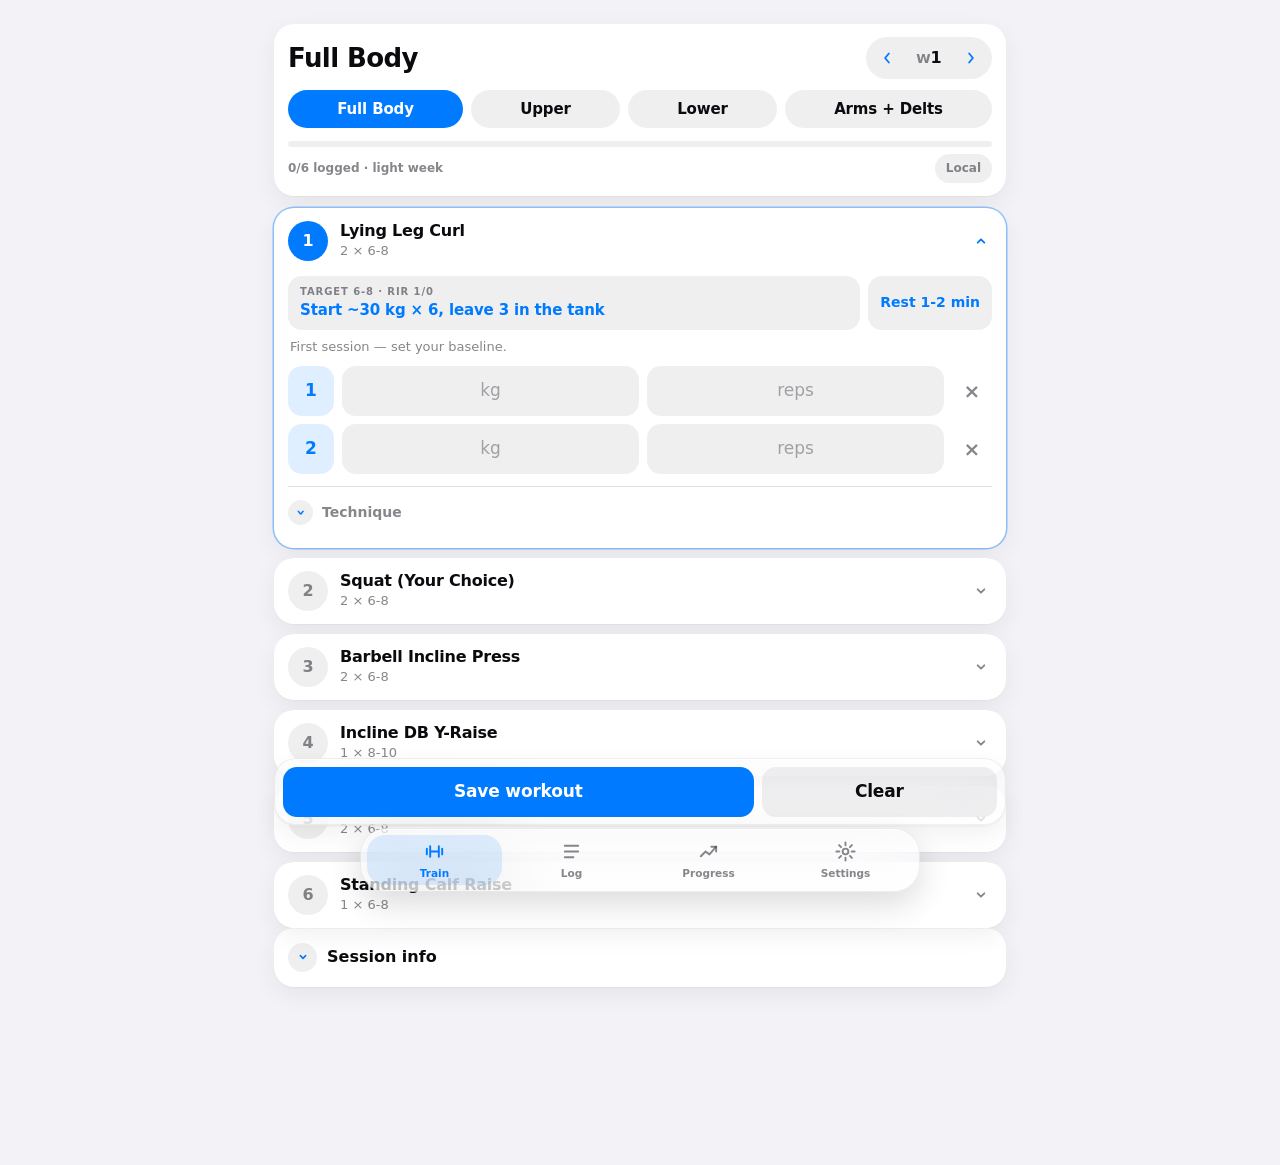
==== index.html @ 9e6a3d85 "Chevron controls, liquid-glass bars, smarter e1RM/plateau engine and personalized weight suggestions" ====
<!doctype html>
<html lang="en">
<head>
  <meta charset="utf-8">
  <meta name="viewport" content="width=device-width, initial-scale=1, viewport-fit=cover">
  <meta name="theme-color" content="#f2f2f7">
  <meta name="description" content="Mobile-first Min-Max training tracker with Supabase sync.">
  <meta name="apple-mobile-web-app-capable" content="yes">
  <meta name="apple-mobile-web-app-status-bar-style" content="black-translucent">
  <meta name="apple-mobile-web-app-title" content="MinMax">
  <title>MinMax Tracker</title>
  <link rel="manifest" href="manifest.webmanifest">
  <link rel="apple-touch-icon" href="icons/icon-192.png">
  <link rel="preconnect" href="https://cdn.jsdelivr.net" crossorigin>
  <link rel="dns-prefetch" href="https://fgeseogicphovwroritm.supabase.co">
  <script>
  // Apply saved theme before first paint to avoid a flash. "auto" (default) follows the system.
  try{
    var mmState = JSON.parse(localStorage.getItem('mm_tracker_v13_1_clean_sync_state') || 'null');
    var mmPref = (mmState && mmState.preferences && mmState.preferences.theme) || 'auto';
    var mmDark = mmPref === 'dark' || (mmPref !== 'light' && window.matchMedia && matchMedia('(prefers-color-scheme: dark)').matches);
    if(mmDark){
      document.documentElement.classList.add('dark');
      var mmMeta = document.querySelector('meta[name="theme-color"]');
      if(mmMeta) mmMeta.setAttribute('content', '#000000');
    }
  }catch(e){}
  </script>
  <link rel="stylesheet" href="src/styles.css?v=17.2.0">
  <script type="application/json" id="programFallback">{
  "version": "7.0.0",
  "title": "The Min-Max Program",
  "split": [
    "Full Body",
    "Upper",
    "Lower",
    "Arms + Delts"
  ],
  "lightWeeks": [
    1,
    7
  ],
  "weeks": 12,
  "days": {
    "Full Body": [
      {
        "name": "Lying Leg Curl",
        "sets": 2,
        "reps": "6-8",
        "rir": "1 / 0",
        "rest": "1-2 min",
        "substitutions": [
          "Seated Leg Curl",
          "Nordic Ham Curl"
        ],
        "note": "Set the machine for the biggest stretch at the bottom; don't let your hips pop up."
      },
      {
        "name": "Squat (Your Choice)",
        "sets": 2,
        "reps": "6-8",
        "rir": "3 / 2",
        "rest": "3-5 min",
        "substitutions": [
          "Back Squat",
          "Front Squat",
          "Hack Squat",
          "Belt Squat",
          "Smith Squat"
        ],
        "note": "Any squat variation works. Build to a hard top set."
      },
      {
        "name": "Barbell Incline Press",
        "sets": 2,
        "reps": "6-8",
        "rir": "2 / 1",
        "rest": "3-5 min",
        "substitutions": [
          "Smith Incline Press",
          "DB Incline Press"
        ],
        "note": "30–45° bench. Pause 1s at the bottom while keeping tension on the pecs."
      },
      {
        "name": "Incline DB Y-Raise",
        "sets": 1,
        "reps": "8-10",
        "rir": "0",
        "rest": "1-2 min",
        "substitutions": [
          "Cable Y-Raise",
          "Machine Lateral Raise"
        ],
        "note": "Back against a 30° incline; lift up and out in a Y shape."
      },
      {
        "name": "Pull-Up (Wide Grip)",
        "sets": 2,
        "reps": "6-8",
        "rir": "2 / 1",
        "rest": "2-3 min",
        "substitutions": [
          "Lat Pulldown (Wide)",
          "1-Arm Cable Pulldown"
        ],
        "note": "Control the negative, full ROM, feel the lats pull apart.",
        "bw": true
      },
      {
        "name": "Standing Calf Raise",
        "sets": 1,
        "reps": "6-8",
        "rir": "0",
        "rest": "1-2 min",
        "substitutions": [
          "Leg Press Calf Press",
          "Donkey Calf Raise"
        ],
        "note": "1–2s pause at the bottom; roll through the balls of your feet."
      }
    ],
    "Upper": [
      {
        "name": "Close-Grip Lat Pulldown",
        "sets": 2,
        "reps": "8-10",
        "rir": "2 / 1",
        "rest": "2-3 min",
        "substitutions": [
          "Close-Grip Pull-Up",
          "1-Arm Cable Pulldown"
        ],
        "note": "Lean back about 15°, drive elbows down, squeeze shoulder blades."
      },
      {
        "name": "Chest-Supported T-Bar Row",
        "sets": 2,
        "reps": "8-10",
        "rir": "2 / 1",
        "rest": "2-3 min",
        "substitutions": [
          "Chest-Supported Machine Row",
          "DB Row"
        ],
        "note": "Flare elbows about 45° and squeeze your shoulder blades at the top."
      },
      {
        "name": "Machine Shrug",
        "sets": 1,
        "reps": "6-8",
        "rir": "1",
        "rest": "1-2 min",
        "substitutions": [
          "Barbell Shrug",
          "Cable Shrug-In"
        ],
        "note": "Shrug up to your ears. Use straps if possible."
      },
      {
        "name": "Machine Chest Press",
        "sets": 2,
        "reps": "8-10",
        "rir": "2 / 1",
        "rest": "3-5 min",
        "substitutions": [
          "Smith Bench Press",
          "DB Bench Press"
        ],
        "note": "1s pause at the bottom with tension on the pecs."
      },
      {
        "name": "High-Cable Lateral Raise",
        "sets": 2,
        "reps": "8-10",
        "rir": "1 / 0",
        "rest": "1-2 min",
        "substitutions": [
          "DB Lateral Raise",
          "Machine Lateral Raise"
        ],
        "note": "Cable at hip height; let the hand pass past midline for a deep stretch."
      },
      {
        "name": "1-Arm Reverse Pec Deck",
        "sets": 1,
        "reps": "8-10",
        "rir": "0",
        "rest": "1-2 min",
        "substitutions": [
          "Lying Reverse DB Flye",
          "Reverse Cable Crossover"
        ],
        "note": "Sweep the weight out in the largest semi-circle you can."
      },
      {
        "name": "Cable Crunch",
        "sets": 2,
        "reps": "6-8",
        "rir": "1 / 0",
        "rest": "1-2 min",
        "substitutions": [
          "Weighted Crunch",
          "Machine Crunch"
        ],
        "note": "Round the lower back as you crunch; strong mind-muscle connection."
      }
    ],
    "Lower": [
      {
        "name": "Leg Extension",
        "sets": 2,
        "reps": "8-10",
        "rir": "1 / 0",
        "rest": "1-2 min",
        "substitutions": [
          "Reverse Nordic",
          "Sissy Squat"
        ],
        "note": "Seat back; pull your hips down into the seat using the handles."
      },
      {
        "name": "Barbell RDL",
        "sets": 2,
        "reps": "6-8",
        "rir": "3 / 2",
        "rest": "2-3 min",
        "substitutions": [
          "DB RDL",
          "Seated Cable Deadlift"
        ],
        "note": "Hips straight back, deep stretch, neutral spine — don't round."
      },
      {
        "name": "Machine Hip Thrust",
        "sets": 2,
        "reps": "6-8",
        "rir": "2 / 1",
        "rest": "2-3 min",
        "substitutions": [
          "Barbell Hip Thrust",
          "45° Hyperextension"
        ],
        "note": "Squeeze glutes hard at the top, control the way down."
      },
      {
        "name": "Leg Press",
        "sets": 1,
        "reps": "6-8",
        "rir": "1",
        "rest": "2-3 min",
        "substitutions": [
          "Smith Machine Squat",
          "Barbell Squat"
        ],
        "note": "Feet lower for quad focus; go as deep as you can without rounding."
      },
      {
        "name": "Standing Calf Raise",
        "sets": 2,
        "reps": "8-10",
        "rir": "1 / 0",
        "rest": "1-2 min",
        "substitutions": [
          "Leg Press Calf Press",
          "Donkey Calf Raise"
        ],
        "note": "1–2s pause at the bottom; roll through the balls of your feet."
      }
    ],
    "Arms + Delts": [
      {
        "name": "Bayesian Cable Curl",
        "sets": 2,
        "reps": "6-8",
        "rir": "1 / 0",
        "rest": "1-2 min",
        "substitutions": [
          "Incline DB Curl",
          "Standing DB Curl"
        ],
        "note": "Optionally lean forward; control the negative for a deep stretch."
      },
      {
        "name": "Overhead Cable Triceps Extension",
        "sets": 2,
        "reps": "8-10",
        "rir": "1 / 0",
        "rest": "1-2 min",
        "substitutions": [
          "Overhead DB Extension",
          "Skull Crusher"
        ],
        "note": "Feel a deep stretch on the triceps through the whole negative."
      },
      {
        "name": "Modified Zottman Curl",
        "sets": 1,
        "reps": "8-10",
        "rir": "0",
        "rest": "1-2 min",
        "substitutions": [
          "DB Hammer Curl",
          "Preacher Hammer Curl"
        ],
        "note": "Hammer on the way up, supinated palms up on the way down."
      },
      {
        "name": "Cable Triceps Kickback",
        "sets": 2,
        "reps": "8-10",
        "rir": "1 / 0",
        "rest": "1-2 min",
        "substitutions": [
          "Seated Dip Machine",
          "Close-Grip Dip"
        ],
        "note": "Keep your upper arm behind your torso throughout the ROM."
      },
      {
        "name": "DB Wrist Curl",
        "sets": 2,
        "reps": "8-10",
        "rir": "1 / 0",
        "rest": "1-2 min",
        "substitutions": [
          "Cable Wrist Curl"
        ],
        "note": "Smooth, controlled reps."
      },
      {
        "name": "DB Wrist Extension",
        "sets": 2,
        "reps": "8-10",
        "rir": "1 / 0",
        "rest": "1-2 min",
        "substitutions": [
          "Cable Wrist Extension"
        ],
        "note": "Smooth, controlled reps."
      },
      {
        "name": "Alternating DB Curl",
        "sets": 1,
        "reps": "6-8",
        "rir": "0",
        "rest": "1-2 min",
        "substitutions": [
          "Barbell Curl",
          "EZ-Bar Curl"
        ],
        "note": "Slow, controlled reps."
      },
      {
        "name": "Machine Lateral Raise",
        "sets": 2,
        "reps": "8-10",
        "rir": "1 / 0",
        "rest": "1-2 min",
        "substitutions": [
          "High-Cable Lateral Raise",
          "DB Lateral Raise"
        ],
        "note": "Focus on squeezing the side delt to move the weight."
      },
      {
        "name": "Dead Hang (optional)",
        "sets": 2,
        "reps": "Time",
        "rir": "—",
        "rest": "1-2 min",
        "substitutions": [],
        "note": "Hold for time. Try to add a few seconds each week.",
        "bw": true,
        "timed": true,
        "optional": true
      }
    ]
  }
}</script>
  <script defer src="src/app.js?v=17.2.0"></script>
</head>
<body>
  <noscript><div class="noscript">Enable JavaScript to use MinMax Tracker.</div></noscript>

  <div id="toast" class="toast" role="status" aria-live="polite" hidden></div>
  <div id="modalRoot"></div>

  <main id="app" class="shell">
    <section id="pageTrain" class="page active" data-page="train">
      <header class="card compact trainbar">
        <div class="trainbar-top">
          <h1 id="trainTitle">Train</h1>
          <div class="week-mini">
            <button id="weekMinus" type="button" aria-label="Previous week"><svg viewBox="0 0 24 24" aria-hidden="true"><path d="M14.5 6l-5 6 5 6"/></svg></button>
            <span>W<b id="weekNumber">1</b></span>
            <button id="weekPlus" type="button" aria-label="Next week"><svg viewBox="0 0 24 24" aria-hidden="true"><path d="M9.5 6l5 6-5 6"/></svg></button>
          </div>
        </div>
        <div id="dayTabs" class="chips" role="tablist" aria-label="Training day"></div>
        <div class="progress-wrap">
          <div class="progress-track" aria-label="Workout completion"><span id="workoutProgress"></span></div>
          <div class="progress-meta"><span id="trainSub">Loading program…</span><span class="status-pill" id="syncChip">Local</span></div>
        </div>
      </header>

      <div id="exerciseList" class="stack"></div>

      <section class="card compact">
        <button id="sessionToggle" class="details-toggle" type="button" aria-expanded="false"><span data-mark><svg viewBox="0 0 24 24" aria-hidden="true"><path d="M8 10l4 4 4-4"/></svg></span><b>Session info</b></button>
        <div id="sessionFields" class="session-fields" hidden>
          <div class="grid2">
            <label>Date<input id="sDate" type="date"></label>
            <label>Bodyweight<input id="sBw" type="number" inputmode="decimal" min="0" step="0.1" placeholder="kg"></label>
            <label>Energy<input id="sEnergy" type="number" inputmode="numeric" min="1" max="5" step="1" placeholder="1-5"></label>
            <label>Sleep<input id="sSleep" type="number" inputmode="numeric" min="1" max="5" step="1" placeholder="1-5"></label>
          </div>
          <label>Notes<input id="sNotes" type="text" maxlength="180" placeholder="Optional"></label>
        </div>
      </section>

      <div class="sticky-actions">
        <button id="saveWorkout" class="btn primary" type="button">Save workout</button>
        <button id="clearDraft" class="btn ghost" type="button">Clear</button>
      </div>
    </section>

    <section id="pageLog" class="page" data-page="log">
      <header class="hero"><h1>Log</h1><p class="small">Saved workouts</p></header>
      <div id="logList" class="stack"></div>
    </section>

    <section id="pageProgress" class="page" data-page="progress">
      <header class="hero"><h1>Progress</h1></header>
      <section class="card compact">
        <div class="segmented" role="tablist" aria-label="Progress view">
          <button id="viewOverall" class="seg active" type="button" data-view="overall">Overall</button>
          <button id="viewExercise" class="seg" type="button" data-view="exercise">Exercise</button>
        </div>
        <div id="progressControls" class="grid2 controls-grid">
          <label>Exercise<select id="progressExercise"></select></label>
          <label>Metric<select id="progressMetric"><option value="auto">Auto</option><option value="e1rm">Estimated 1RM</option><option value="load">Best load</option><option value="volume">Volume</option><option value="reps">Reps / seconds</option></select></label>
        </div>
      </section>
      <section id="statsGrid" class="stats-grid"></section>
      <section class="card"><div class="section-head"><h2 id="chartTitle">Chart</h2><p id="chartSubtitle" class="muted"></p></div><div id="chartBox" class="chart-box"></div></section>
      <section class="insights-grid">
        <article id="recordsPanel" class="card insight good"></article>
        <article id="weakPanel" class="card insight warning"></article>
      </section>
      <section class="card"><h2 id="listTitle">Entries</h2><div id="progressList" class="stack"></div></section>
    </section>

    <section id="pageSettings" class="page" data-page="settings">
      <header class="hero"><h1>Settings</h1></header>
      <section class="card" id="authBox"></section>
      <h3 class="group-title">Preferences</h3>
      <section class="card list-group">
        <div class="row-item">
          <span class="row-label">Appearance</span>
          <div class="seg-mini" id="themeSeg" role="group" aria-label="Appearance">
            <button type="button" data-theme-pref="auto" aria-pressed="false">Auto</button>
            <button type="button" data-theme-pref="light" aria-pressed="false">Light</button>
            <button type="button" data-theme-pref="dark" aria-pressed="false">Dark</button>
          </div>
        </div>
        <label class="row-item">
          <span class="row-label">Show RIR fields</span>
          <span class="switch"><input id="rirToggle" type="checkbox" role="switch" aria-label="Show RIR fields"></span>
        </label>
      </section>
      <h3 class="group-title">Profile</h3>
      <section class="card list-group">
        <div class="row-item"><span class="row-label">Height</span><div class="row-input"><input id="pHeight" type="number" inputmode="numeric" min="120" max="230" step="1" placeholder="173" aria-label="Height, cm"><span class="unit">cm</span></div></div>
        <div class="row-item"><span class="row-label">Weight</span><div class="row-input"><input id="pWeight" type="number" inputmode="decimal" min="30" step="0.5" placeholder="76" aria-label="Weight, kg"><span class="unit">kg</span></div></div>
        <div class="row-item"><span class="row-label">Age</span><div class="row-input"><input id="pAge" type="number" inputmode="numeric" min="10" max="100" step="1" placeholder="24" aria-label="Age, years"><span class="unit">yrs</span></div></div>
        <div class="row-item"><span class="row-label">Sex</span><div class="seg-mini" id="sexSeg" role="group" aria-label="Sex"><button type="button" data-sex="m" aria-pressed="false">M</button><button type="button" data-sex="f" aria-pressed="false">F</button></div></div>
        <p class="small profile-note">Used to estimate starting weights and progression targets. Logged bodyweight takes priority over the profile weight.</p>
      </section>
      <h3 class="group-title">Data</h3>
      <section class="card list-group">
        <button id="exportJson" class="row-btn" type="button">Export JSON<span class="row-note">Full backup</span></button>
        <button id="exportCsv" class="row-btn" type="button">Export CSV<span class="row-note">Spreadsheet</span></button>
        <button id="importJsonBtn" class="row-btn" type="button">Import Backup<span class="row-note">JSON</span></button>
        <input id="importFile" type="file" accept="application/json,.json" hidden>
      </section>
      <section class="card compact">
        <button id="diagnosticsToggle" class="details-toggle" type="button" aria-expanded="false"><span data-mark><svg viewBox="0 0 24 24" aria-hidden="true"><path d="M8 10l4 4 4-4"/></svg></span><b>Sync diagnostics</b></button>
        <div id="diagnostics" class="diagnostics" hidden></div>
      </section>
      <h3 class="group-title">About</h3>
      <section class="card list-group">
        <button id="aboutRow" class="row-btn about-row" type="button">MinMax Tracker<span class="row-note" id="aboutVersion">v17</span></button>
      </section>
      <h3 class="group-title danger">Danger Zone</h3>
      <section class="card danger-zone">
        <p class="muted">Reset clears this device only. Erase removes local and cloud data if signed in.</p>
        <button id="resetLocal" class="btn danger-outline" type="button">Reset Local Data</button>
        <button id="eraseAll" class="btn danger-fill" type="button">Erase All Data</button>
      </section>
    </section>
  </main>

  <button id="restPill" class="rest-pill" type="button" hidden aria-label="Rest timer — tap to skip"></button>

  <nav class="bottom-nav" aria-label="Main navigation">
    <button class="navbtn active" data-nav="train" type="button"><svg viewBox="0 0 24 24" aria-hidden="true"><path d="M4 9v6M7.5 6.5v11M16.5 6.5v11M20 9v6M7.5 12h9"/></svg>Train</button>
    <button class="navbtn" data-nav="log" type="button"><svg viewBox="0 0 24 24" aria-hidden="true"><path d="M5 6h14M5 12h14M5 18h9"/></svg>Log</button>
    <button class="navbtn" data-nav="progress" type="button"><svg viewBox="0 0 24 24" aria-hidden="true"><path d="M4 17l5-5 4 3 7-8"/><path d="M15 7h5v5"/></svg>Progress</button>
    <button class="navbtn" data-nav="settings" type="button"><svg viewBox="0 0 24 24" aria-hidden="true"><circle cx="12" cy="12" r="3"/><path d="M12 2.5v3M12 18.5v3M2.5 12h3M18.5 12h3M5.3 5.3l2.1 2.1M16.6 16.6l2.1 2.1M18.7 5.3l-2.1 2.1M7.4 16.6l-2.1 2.1"/></svg>Settings</button>
  </nav>
</body>
</html>
---- src/styles.css ----
/* MinMax Tracker v17 — iOS look & feel
   System palette (light: grouped gray / dark: true black), SF-style type,
   frosted glass bars, iOS controls. Scale: space 4/8/12/16 · radius 10/14/20. */

[hidden]{display:none!important}

:root{
  --bg:#f2f2f7; --panel:#ffffff; --panel2:#f2f2f7;
  --fill:rgba(120,120,128,.12); --fill2:rgba(120,120,128,.2);
  --ink:#0b0b0f; --muted:rgba(60,60,67,.62);
  --line:rgba(60,60,67,.15);
  --brand:#007aff; --brand2:#409cff; --accent:#007aff;
  --accentSoft:rgba(0,122,255,.12);
  --good:#34c759; --goodBg:rgba(52,199,89,.14);
  --warn:#c93400; --warnBg:rgba(255,149,0,.15);
  --danger:#ff3b30; --dangerBg:rgba(255,59,48,.12);
  --glass:rgba(255,255,255,.55);
  --glass-rim:rgba(255,255,255,.65);
  --thumb:#ffffff;
  --shadow:0 1px 1px rgba(0,0,0,.03), 0 8px 24px rgba(0,0,0,.06);
  --r-lg:20px; --r-md:14px; --r-sm:10px;
  --nav-h:64px;
}
html.dark, body.dark{
  --bg:#000000; --panel:#1c1c1e; --panel2:#2c2c2e;
  --fill:rgba(120,120,128,.22); --fill2:rgba(120,120,128,.32);
  --ink:#ffffff; --muted:rgba(235,235,245,.62);
  --line:rgba(84,84,88,.48);
  --brand:#0a84ff; --brand2:#64b5ff; --accent:#0a84ff;
  --accentSoft:rgba(10,132,255,.22);
  --good:#30d158; --goodBg:rgba(48,209,88,.18);
  --warn:#ff9f0a; --warnBg:rgba(255,159,10,.18);
  --danger:#ff453a; --dangerBg:rgba(255,69,58,.18);
  --glass:rgba(28,28,32,.5);
  --glass-rim:rgba(255,255,255,.14);
  --thumb:#636366;
  --shadow:0 10px 30px rgba(0,0,0,.5);
}

/* ---------- base ---------- */
*{box-sizing:border-box}
html{min-height:100vh;background:var(--bg);color-scheme:light}
html.dark{color-scheme:dark}
/* clip, not hidden: hidden would make html/body scroll containers and break position:sticky */
html,body{max-width:100%;overflow-x:clip}
body{
  margin:0;min-height:100vh;background:var(--bg);color:var(--ink);
  font-family:-apple-system,BlinkMacSystemFont,system-ui,"SF Pro Text","Segoe UI",Roboto,"Helvetica Neue",Arial,sans-serif;
  font-size:16px;line-height:1.4;-webkit-font-smoothing:antialiased;text-rendering:optimizeLegibility;
  padding-bottom:calc(var(--nav-h) + 14px + env(safe-area-inset-bottom));
}
img,svg,canvas{max-width:100%}
button,input,select{font:inherit}
button{color:var(--ink);touch-action:manipulation;-webkit-tap-highlight-color:transparent;cursor:pointer}
::selection{background:color-mix(in srgb,var(--accent) 25%,transparent)}
:focus-visible{outline:3px solid color-mix(in srgb,var(--accent) 65%,transparent);outline-offset:2px;border-radius:var(--r-sm)}

h1,h2,h3,p{margin:0}
h1{font-size:28px;line-height:1.1;letter-spacing:-.022em;font-weight:800}
h2{font-size:19px;line-height:1.2;letter-spacing:-.014em;font-weight:700}
.muted{color:var(--muted);font-weight:500}
.small{color:var(--muted);font-weight:500;font-size:13px;letter-spacing:-.01em}
b{font-weight:700}

.shell{
  width:min(760px,100%);margin:0 auto;
  padding:12px max(14px, env(safe-area-inset-right)) 0 max(14px, env(safe-area-inset-left));
}
.page{display:none}
.page.active{display:block}
.stack{display:grid;gap:10px}
.row{display:flex;align-items:center}
.between{justify-content:space-between}
.gap{gap:10px}
.wrap{flex-wrap:wrap}
.grid2{display:grid;grid-template-columns:1fr 1fr;gap:10px}

/* ---------- cards ---------- */
.card{background:var(--panel);border:0;border-radius:var(--r-lg);box-shadow:var(--shadow);padding:16px;margin:0 0 12px}
.compact{padding:13px 14px}

/* ---------- inputs ---------- */
input,select{
  width:100%;min-height:50px;border:0;border-radius:var(--r-md);
  background:var(--fill);color:var(--ink);padding:12px 14px;outline:none;font-weight:600;
  transition:box-shadow .15s ease;
}
input:focus,select:focus{box-shadow:0 0 0 3px color-mix(in srgb,var(--accent) 30%,transparent)}
input::placeholder{color:color-mix(in srgb,var(--muted) 70%,transparent);font-weight:500}
input[type=number]::-webkit-inner-spin-button,input[type=number]::-webkit-outer-spin-button{-webkit-appearance:none;margin:0}
input[type=number]{-moz-appearance:textfield;appearance:textfield}
label{display:block;color:var(--muted);font-size:11px;font-weight:700;letter-spacing:.05em;text-transform:uppercase}
label input,label select{margin-top:6px}

/* ---------- buttons ---------- */
.btn{
  min-height:50px;border:0;border-radius:var(--r-md);
  background:var(--fill);color:var(--ink);font-weight:600;font-size:17px;letter-spacing:-.01em;padding:0 16px;
  transition:transform .13s ease, filter .13s ease, background .13s ease;
}
.btn:active,.chip:active,.navbtn:active,.set-num:active,.rest-btn:active{transform:scale(.96)}
.btn:active{filter:brightness(.94)}
.btn.primary{background:var(--accent);color:#fff;font-weight:700}
.btn.secondary{background:var(--accentSoft);color:var(--accent)}
.btn.ghost{background:var(--fill);color:var(--ink)}
.btn.icon{width:50px;min-height:50px;padding:0;font-size:24px;line-height:1}
.btn.small{min-height:38px;padding:0 13px;font-size:15px;border-radius:var(--r-sm)}
.btn.danger-outline{background:var(--dangerBg);color:var(--danger)}
.btn.danger-fill{background:var(--danger);color:#fff;font-weight:700}
.btn:disabled{opacity:.5;transform:none}

/* ---------- status pill ---------- */
.status-pill{border:0;background:var(--fill);color:var(--muted);border-radius:999px;padding:6px 11px;font-weight:700;font-size:12px;white-space:nowrap}
.status-pill.ok{background:var(--goodBg);color:var(--good)}
.status-pill.warn{background:var(--warnBg);color:var(--warn)}

/* ---------- page headers (iOS large title) ---------- */
.hero{padding:8px 4px 4px;margin:0 0 10px}
.hero h1{font-size:31px;letter-spacing:-.028em}
.hero .small{margin-top:2px}

/* ---------- trainbar (day + week + progress in one card) ---------- */
.trainbar{display:grid;gap:11px}
.trainbar-top{display:flex;align-items:center;justify-content:space-between;gap:10px}
.trainbar-top h1{font-size:26px}
.week-mini{display:flex;align-items:center;gap:2px;background:var(--fill);border-radius:999px;padding:3px}
.week-mini button{width:36px;height:36px;border:0;border-radius:999px;background:transparent;color:var(--accent);font-size:20px;font-weight:600;display:grid;place-items:center;transition:background .13s ease,transform .13s ease}
.week-mini button svg{width:18px;height:18px;stroke:currentColor;fill:none;stroke-width:2.4;stroke-linecap:round;stroke-linejoin:round}
.week-mini button:active{background:var(--thumb);transform:scale(.92)}
.week-mini span{min-width:44px;text-align:center;font-weight:600;font-size:13px;color:var(--muted)}
.week-mini b{color:var(--ink);font-weight:800;font-size:16px;font-variant-numeric:tabular-nums}

.chips{display:flex;gap:8px;overflow-x:auto;scrollbar-width:none;-webkit-overflow-scrolling:touch;padding-bottom:2px}
.chips::-webkit-scrollbar{display:none}
.chip{
  flex:0 0 auto;min-height:38px;padding:0 15px;border:0;
  background:var(--fill);color:var(--ink);border-radius:999px;font-weight:600;font-size:15px;letter-spacing:-.01em;white-space:nowrap;
  transition:background .15s ease,color .15s ease,transform .13s ease;
}
.chip.active{background:var(--accent);color:#fff;font-weight:700}

.progress-wrap{display:grid;gap:7px}
.progress-meta{display:flex;justify-content:space-between;align-items:center;font-size:12px;font-weight:600;color:var(--muted)}
.progress-track{height:6px;border-radius:999px;background:var(--fill);overflow:hidden}
.progress-track span{display:block;height:100%;width:0;background:linear-gradient(90deg,var(--accent),var(--brand2));border-radius:999px;transition:width .3s cubic-bezier(.3,1,.4,1)}

/* ---------- exercise logbook blocks ---------- */
.ex-block{background:var(--panel);border:0;border-radius:var(--r-lg);box-shadow:var(--shadow);overflow:hidden;transition:box-shadow .18s ease}
.ex-block.open{box-shadow:0 0 0 1.5px color-mix(in srgb,var(--accent) 40%,transparent), var(--shadow)}
.ex-head{
  width:100%;display:grid;grid-template-columns:40px minmax(0,1fr) 22px;gap:12px;align-items:center;
  border:0;background:transparent;padding:13px 14px;text-align:left;
}
.ex-status{
  width:40px;height:40px;border-radius:999px;background:var(--fill);color:var(--muted);
  display:grid;place-items:center;font-weight:700;font-size:16px;font-variant-numeric:tabular-nums;
  transition:background .18s ease,color .18s ease;
}
.ex-block.open .ex-status{background:var(--accent);color:#fff}
.ex-block.done .ex-status{background:var(--goodBg);color:var(--good)}
.ex-title{min-width:0;display:grid;gap:1px}
.ex-title b{font-weight:700;font-size:16px;letter-spacing:-.014em;line-height:1.25;overflow:hidden;text-overflow:ellipsis;white-space:nowrap}
.ex-title small{font-size:13px;font-weight:500;color:var(--muted);overflow:hidden;text-overflow:ellipsis;white-space:nowrap;font-variant-numeric:tabular-nums}
.ex-title small.sum-done{color:var(--good);font-weight:600}
.ex-caret{color:var(--muted);display:grid;place-items:center;transition:transform .2s ease,color .2s ease}
.ex-caret svg{width:20px;height:20px;stroke:currentColor;fill:none;stroke-width:2.2;stroke-linecap:round;stroke-linejoin:round}
.ex-block.open .ex-caret{color:var(--accent);transform:rotate(180deg)}
.ex-body{padding:0 14px 14px;animation:softOpen .18s ease both}

.goal-row{display:flex;gap:8px;align-items:stretch;margin:2px 0 8px}
.goal-box{
  flex:1;min-width:0;border-radius:var(--r-md);background:var(--fill);
  padding:9px 12px;color:var(--accent);font-weight:700;font-size:15px;letter-spacing:-.01em;
  display:grid;align-content:center;
}
.goal-box span{display:block;font-size:10px;font-weight:700;letter-spacing:.09em;text-transform:uppercase;color:var(--muted);margin-bottom:1px;white-space:nowrap;overflow:hidden;text-overflow:ellipsis}
.rest-btn{
  flex:0 0 auto;min-width:92px;border:0;border-radius:var(--r-md);
  background:var(--fill);color:var(--accent);font-weight:700;font-size:14px;padding:0 12px;
  font-variant-numeric:tabular-nums;transition:background .15s ease,color .15s ease,transform .13s ease;
}
.rest-btn.running{background:var(--accent);color:#fff;font-size:16px}

/* Rest pill — floating countdown capsule (Dynamic-Island style) */
.rest-pill{
  position:fixed;top:calc(10px + env(safe-area-inset-top));left:50%;transform:translateX(-50%);z-index:90;
  border:1px solid rgba(255,255,255,.14);border-radius:999px;background:rgba(8,8,12,.86);color:#fff;
  -webkit-backdrop-filter:blur(16px) saturate(160%);backdrop-filter:blur(16px) saturate(160%);
  padding:10px 18px;font-weight:700;font-size:14px;font-variant-numeric:tabular-nums;
  box-shadow:0 10px 30px rgba(0,0,0,.35);white-space:nowrap;
  transition:top .2s ease;animation:pillIn .3s cubic-bezier(.3,1.4,.5,1) both;
}
.rest-pill.shifted{top:calc(62px + env(safe-area-inset-top))}
.rest-pill:active{transform:translateX(-50%) scale(.95)}
@keyframes pillIn{from{opacity:0;transform:translateX(-50%) translateY(-8px) scale(.9)}to{opacity:1;transform:translateX(-50%)}}

.last-line{color:var(--muted);font-size:13px;font-weight:500;margin:0 2px 10px}
.last-line b{color:var(--ink);font-weight:600}

.tech{border-top:1px solid var(--line);margin-top:12px;padding-top:4px}
.tech summary{list-style:none;cursor:pointer;display:flex;align-items:center;gap:9px;padding:9px 0;font-weight:600;font-size:14px;color:var(--muted);-webkit-tap-highlight-color:transparent}
.tech summary::-webkit-details-marker{display:none}
.tech summary::before{content:'\203A';width:25px;height:25px;border-radius:999px;background:var(--fill);display:grid;place-items:center;font-weight:700;font-size:16px;color:var(--accent);transform:rotate(90deg);transition:transform .2s ease,background .15s ease,color .15s ease}
.tech[open] summary::before{transform:rotate(-90deg);background:var(--accent);color:#fff}
.tech div{color:var(--muted);font-size:14px;font-weight:400;line-height:1.45;padding:2px 0 6px;display:grid;gap:6px}
.tech b{color:var(--ink);font-weight:600}

/* ---------- sets ---------- */
.sets{display:grid;gap:8px}
.set-card{display:grid;gap:8px}
.set-top{display:grid;grid-template-columns:46px minmax(0,1fr) minmax(0,1fr) 40px;gap:8px;align-items:center}
.set-num{
  width:46px;height:50px;border:0;border-radius:var(--r-md);background:var(--accentSoft);color:var(--accent);
  display:grid;place-items:center;font-weight:800;font-size:17px;font-variant-numeric:tabular-nums;
  transition:transform .13s ease, background .13s ease, color .13s ease;
}
.set-num:active{background:var(--accent);color:#fff}
.set-top input{min-height:50px;text-align:center;font-weight:700;font-size:17px;padding:8px;font-variant-numeric:tabular-nums}
.set-clear{
  width:40px;height:50px;border:0;border-radius:var(--r-md);background:transparent;
  color:var(--muted);font-size:20px;font-weight:600;transition:color .13s ease,background .13s ease;
}
.set-clear:active{color:var(--danger);background:var(--dangerBg)}
.rir-field{display:none}
.advanced .rir-field{display:block}
.rir-field label{display:flex;align-items:center;gap:10px;text-transform:none;font-size:13px}
.rir-field input{max-width:110px;min-height:42px;margin-top:0;text-align:center}
.hint{color:var(--muted);font-size:12px;font-weight:500;margin:8px 2px 0;text-align:center}

/* ---------- accordions ---------- */
.details-toggle{
  width:100%;display:flex;align-items:center;gap:10px;border:0;border-top:1px solid var(--line);
  background:transparent;color:var(--ink);padding:14px 0 2px;margin-top:12px;text-align:left;font-weight:600;font-size:16px;
  cursor:pointer;user-select:none;-webkit-user-select:none;
}
.card.compact > .details-toggle{border-top:0;padding-top:2px;margin-top:0}
.details-toggle span{width:29px;height:29px;border-radius:999px;background:var(--fill);color:var(--accent);display:grid;place-items:center;font-weight:600;flex:0 0 auto;transition:background .15s ease,color .15s ease}
.details-toggle span svg{width:16px;height:16px;stroke:currentColor;fill:none;stroke-width:2.4;stroke-linecap:round;stroke-linejoin:round;transition:transform .2s ease}
.details-toggle[aria-expanded="true"] span{background:var(--accent);color:#fff}
.details-toggle[aria-expanded="true"] span svg{transform:rotate(180deg)}
.session-fields{padding-top:12px;display:grid;gap:10px}
.session-details[hidden],.session-fields[hidden],.diagnostics[hidden]{display:none!important}
.session-fields:not([hidden]),.diagnostics:not([hidden]){animation:softOpen .18s ease both}
@keyframes softOpen{from{opacity:0;transform:translateY(-4px)}to{opacity:1;transform:translateY(0)}}

/* ---------- sticky actions (frosted toolbar) ---------- */
.sticky-actions{
  position:sticky;bottom:calc(var(--nav-h) + 10px + env(safe-area-inset-bottom));z-index:20;
  display:grid;grid-template-columns:2fr 1fr;gap:8px;
  background:linear-gradient(color-mix(in srgb,var(--glass) 88%,transparent), var(--glass));
  -webkit-backdrop-filter:blur(28px) saturate(200%);backdrop-filter:blur(28px) saturate(200%);
  border:1px solid color-mix(in srgb,var(--line) 55%,transparent);border-radius:22px;padding:8px;margin:12px 0;
  box-shadow:inset 0 1px 0 var(--glass-rim), inset 0 -1px 0 rgba(0,0,0,.05), var(--shadow);
}
@supports not (backdrop-filter:blur(1px)){ .sticky-actions{background:var(--panel)} }
#pageTrain{padding-bottom:8px}
#sessionToggle,#diagnosticsToggle{scroll-margin-bottom:180px}

/* ---------- bottom nav (frosted tab bar) ---------- */
.bottom-nav{
  position:fixed;left:50%;bottom:calc(8px + env(safe-area-inset-bottom));transform:translateX(-50%);z-index:50;
  width:min(560px,calc(100% - 20px));height:var(--nav-h);
  background:linear-gradient(color-mix(in srgb,var(--glass) 88%,transparent), var(--glass));
  -webkit-backdrop-filter:blur(28px) saturate(200%);backdrop-filter:blur(28px) saturate(200%);
  border:1px solid color-mix(in srgb,var(--line) 55%,transparent);
  box-shadow:inset 0 1px 0 var(--glass-rim), 0 12px 32px rgba(0,0,0,.14);border-radius:26px;
  display:grid;grid-template-columns:repeat(4,1fr);padding:6px;gap:2px;
}
@supports not (backdrop-filter:blur(1px)){ .bottom-nav{background:var(--panel)} }
.navbtn{
  border:0;background:transparent;color:var(--muted);font-weight:600;font-size:10.5px;letter-spacing:0;
  border-radius:18px;display:grid;justify-items:center;align-content:center;gap:3px;
  transition:background .16s ease,color .16s ease,transform .13s ease;
}
.navbtn svg{width:23px;height:23px;stroke:currentColor;fill:none;stroke-width:2;stroke-linecap:round;stroke-linejoin:round}
.navbtn.active{background:var(--accentSoft);color:var(--accent);font-weight:700}

/* ---------- log ---------- */
.log-month{
  position:sticky;top:calc(6px + env(safe-area-inset-top));z-index:5;width:max-content;
  font-size:12px;font-weight:700;letter-spacing:.06em;text-transform:uppercase;color:var(--muted);
  background:color-mix(in srgb,var(--bg) 82%,transparent);
  -webkit-backdrop-filter:blur(10px);backdrop-filter:blur(10px);
  border-radius:9px;padding:4px 10px;margin:8px 0 0 2px;
}
.session{
  border:0;border-radius:var(--r-lg);background:var(--panel);box-shadow:var(--shadow);padding:0;overflow:hidden;
  content-visibility:auto;contain-intrinsic-size:auto 72px;
  transition:opacity .18s ease,transform .18s ease,margin .18s ease,max-height .18s ease;
}
.session.removing{opacity:0;transform:translateX(18px) scale(.985);max-height:0!important;margin:0!important;border-width:0!important;overflow:hidden;pointer-events:none}
.session-head{
  width:100%;display:flex;align-items:center;justify-content:space-between;gap:10px;
  border:0;background:transparent;padding:13px 15px;text-align:left;
}
.session-head:active{background:var(--fill)}
.session-title{min-width:0;display:grid;gap:2px}
.session-title b{font-size:16px;letter-spacing:-.014em}
.session-title .small{overflow:hidden;text-overflow:ellipsis;white-space:nowrap}
.chev{flex:0 0 auto;width:19px;height:19px;stroke:var(--muted);fill:none;stroke-width:2.2;stroke-linecap:round;stroke-linejoin:round;transition:transform .2s ease}
.session.expanded .chev{transform:rotate(180deg)}
.session-details{display:block;border-top:1px solid var(--line);margin:0 15px;padding:11px 0 14px}
.session-details .small{margin-top:1px}
.show-more{width:100%;margin-top:4px}

/* ---------- progress ---------- */
.segmented{display:grid;grid-template-columns:1fr 1fr;background:var(--fill);border-radius:12px;padding:2.5px;margin-bottom:10px}
.seg{border:0;border-radius:9.5px;min-height:38px;background:transparent;color:var(--ink);font-weight:600;font-size:15px;letter-spacing:-.01em;transition:background .18s ease,box-shadow .18s ease}
.seg.active{background:var(--thumb);box-shadow:0 1px 4px rgba(0,0,0,.14),0 3px 8px rgba(0,0,0,.06);font-weight:700}
.seg-mini{display:flex;background:var(--fill);border-radius:9px;padding:2px;gap:1px}
.seg-mini button{border:0;border-radius:7px;min-height:30px;padding:0 12px;background:transparent;color:var(--ink);font-weight:600;font-size:13px;transition:background .18s ease,box-shadow .18s ease}
.seg-mini button.active{background:var(--thumb);box-shadow:0 1px 3px rgba(0,0,0,.16);font-weight:700}
.stats-grid{display:grid;grid-template-columns:repeat(2,1fr);gap:9px;margin-bottom:12px}
.stat{background:var(--panel);border:0;border-radius:16px;box-shadow:var(--shadow);padding:12px 13px}
.stat span{display:block;color:var(--muted);font-size:11px;font-weight:600;text-transform:uppercase;letter-spacing:.07em}
.stat b{display:block;font-size:23px;font-weight:800;letter-spacing:-.02em;margin-top:2px;font-variant-numeric:tabular-nums}
.section-head{display:flex;justify-content:space-between;gap:10px;align-items:baseline}
.chart-box{width:100%;min-height:216px;border:0;border-radius:var(--r-md);background:transparent;padding:0;margin-top:10px;overflow:hidden}
.chart-box svg{width:100%;height:auto;display:block}
.grid-line{stroke:var(--line);stroke-width:1}
.chart-line{fill:none;stroke:var(--accent);stroke-width:2.5;stroke-linecap:round;stroke-linejoin:round}
.chart-area{stroke:none}
.grad-a{stop-color:var(--accent);stop-opacity:.26}
.grad-b{stop-color:var(--accent);stop-opacity:0}
.chart-point{fill:var(--panel);stroke:var(--accent);stroke-width:2;cursor:pointer}
.chart-point.last{fill:var(--accent);stroke:var(--panel)}
.axis-label{fill:var(--muted);font-size:10px;font-weight:600}
.chart-value{fill:var(--ink);font-size:12px;font-weight:800;font-variant-numeric:tabular-nums}
.insights-grid{display:grid;grid-template-columns:1fr;gap:10px;margin-bottom:12px}
.insight h2{margin-bottom:8px;display:flex;align-items:center;gap:8px;font-size:17px}
.insight h2::before{content:'';width:9px;height:9px;border-radius:999px;flex:0 0 auto}
.insight.good h2::before{background:var(--good)}
.insight.warning h2::before{background:var(--warn)}
.progress-row{display:flex;align-items:center;justify-content:space-between;gap:10px;border:0;border-radius:var(--r-md);padding:10px 12px;background:var(--fill);margin-top:8px}
.progress-row .small{margin-top:1px}
.metric{font-weight:700;color:var(--accent);white-space:nowrap;font-variant-numeric:tabular-nums}

/* ---------- settings ---------- */
.group-title{font-size:13px;font-weight:600;letter-spacing:.05em;text-transform:uppercase;color:var(--muted);margin:16px 16px 7px}
.group-title.danger{color:var(--danger)}
.list-group{padding:2px 16px}
.list-group > * + *{border-top:1px solid var(--line)}
.row-item{display:flex;justify-content:space-between;align-items:center;gap:12px;min-height:52px;padding:9px 0}
.row-label{font-weight:600;font-size:16px;letter-spacing:-.01em;color:var(--ink);text-transform:none}
.row-btn{
  display:flex;justify-content:space-between;align-items:center;gap:12px;width:100%;min-height:52px;
  background:none;border:0;color:var(--accent);font-weight:600;font-size:16px;letter-spacing:-.01em;padding:9px 0;text-align:left;
  transition:opacity .12s ease;
}
.row-btn:active{opacity:.5}
.row-note{color:var(--muted);font-weight:500;font-size:14px}
.switch{display:inline-flex;flex:0 0 auto}
.switch input{
  -webkit-appearance:none;appearance:none;width:51px;height:31px;min-height:31px;margin:0;padding:0;border:0;border-radius:999px;
  background:var(--fill2);cursor:pointer;position:relative;transition:background .22s ease;
}
.switch input::before{
  content:'';position:absolute;top:2px;left:2px;width:27px;height:27px;border-radius:999px;background:#fff;
  box-shadow:0 3px 8px rgba(0,0,0,.16),0 1px 1px rgba(0,0,0,.08);
  transition:transform .22s cubic-bezier(.3,1.35,.6,1);
}
.switch input:checked{background:var(--good)}
.switch input:checked::before{transform:translateX(20px)}
.row-input{display:flex;align-items:center;gap:7px;flex:0 0 auto}
.row-input input{width:86px;min-height:40px;text-align:center;padding:8px;font-variant-numeric:tabular-nums}
.row-input .unit{color:var(--muted);font-size:13px;font-weight:600;min-width:24px}
.profile-note{padding:6px 0 10px}
.account-row{display:flex;align-items:center;gap:12px}
.avatar{
  width:46px;height:46px;border-radius:999px;flex:0 0 auto;
  background:linear-gradient(135deg,var(--brand2),var(--accent));color:#fff;
  display:grid;place-items:center;font-weight:800;font-size:20px;
}
.account-id{min-width:0;display:grid;gap:1px}
.account-id b{font-size:16px;letter-spacing:-.014em;overflow:hidden;text-overflow:ellipsis;white-space:nowrap}
.auth-fields{display:grid;gap:10px}
.diagnostics{display:grid;gap:6px;margin-top:8px}
.diag-row{display:flex;justify-content:space-between;gap:10px;border:0;background:var(--fill);border-radius:var(--r-sm);padding:9px 11px;font-size:13.5px}
.danger-zone .muted{margin:2px 0 12px;font-size:14px}
.danger-zone .btn{width:100%;margin-top:8px}

/* ---------- misc ---------- */
.empty{border:0;border-radius:16px;background:var(--fill);padding:26px 16px;text-align:center;color:var(--muted);font-weight:500;line-height:1.5}
.toast{
  position:fixed;top:calc(10px + env(safe-area-inset-top));left:50%;transform:translateX(-50%);z-index:100;
  background:rgba(28,28,32,.92);color:#fff;border:1px solid rgba(255,255,255,.12);border-radius:18px;padding:12px 18px;
  -webkit-backdrop-filter:blur(14px) saturate(160%);backdrop-filter:blur(14px) saturate(160%);
  font-weight:600;font-size:14.5px;letter-spacing:-.01em;
  box-shadow:0 12px 32px rgba(0,0,0,.3);max-width:min(520px,calc(100% - 24px));text-align:center;
}
.toast.show{animation:toastIn .32s cubic-bezier(.3,1.3,.5,1) both}
@keyframes toastIn{from{opacity:0;transform:translate(-50%,-10px) scale(.95)}to{opacity:1;transform:translate(-50%,0) scale(1)}}
.toast[data-tone="danger"]{background:rgba(215,10,30,.93)}

.modal-backdrop{
  position:fixed;inset:0;z-index:120;background:rgba(0,0,0,.42);
  -webkit-backdrop-filter:blur(8px);backdrop-filter:blur(8px);
  display:grid;place-items:center;padding:16px;animation:fadeIn .2s ease both;
}
@keyframes fadeIn{from{opacity:0}to{opacity:1}}
.modal{
  width:min(310px,100%);background:var(--panel);border:0;border-radius:18px;padding:20px 20px 0;
  box-shadow:0 24px 60px rgba(0,0,0,.3);text-align:center;
  animation:modalIn .28s cubic-bezier(.32,1.4,.55,1) both;
}
@keyframes modalIn{from{opacity:0;transform:scale(.92)}to{opacity:1;transform:scale(1)}}
.modal h2{font-size:17px;letter-spacing:-.01em}
.modal .muted{font-size:13.5px;line-height:1.45}
.modal label{text-align:left}
.modal input{margin-top:8px;text-align:center}
.modal-actions{display:grid;grid-template-columns:1fr 1fr;gap:0;margin:18px -20px 0;border-top:1px solid var(--line)}
.modal-actions .btn{min-height:46px;border-radius:0;background:transparent;color:var(--accent);font-size:17px}
.modal-actions .btn:first-child{border-right:1px solid var(--line);font-weight:400}
.modal-actions .btn.primary{font-weight:700}
.modal-actions .btn.danger-fill{color:var(--danger);font-weight:700}
.modal-actions .btn:active{filter:none;background:var(--fill);transform:none}
.noscript{padding:20px;background:var(--dangerBg);color:var(--danger);font-weight:700}
.card,.session,.set-card,.progress-row,.diag-row{min-width:0}

/* ---------- dark-mode native input safety ---------- */
html.dark input,html.dark select,body.dark input,body.dark select{
  background:var(--fill);color:var(--ink);
  caret-color:var(--accent);-webkit-text-fill-color:var(--ink);
}
html.dark input::placeholder,body.dark input::placeholder{color:var(--muted);-webkit-text-fill-color:color-mix(in srgb,var(--muted) 80%,transparent)}

/* ---------- about ---------- */
.about-row{color:var(--ink);user-select:none;-webkit-user-select:none}

/* ---------- confetti (PRs, milestones, secrets) ---------- */
#confetti{position:fixed;inset:0;pointer-events:none;z-index:130;overflow:hidden}
#confetti i{position:absolute;top:-14px;border-radius:2px;opacity:.95;animation:confettiFall linear both}
@keyframes confettiFall{to{transform:translate(var(--drift,0),105vh) rotate(720deg);opacity:.85}}

/* ---------- 🥚 champion mode (tap the version row 7×) ---------- */
/* body carries the theme vars too (body.dark), so gold must be set on both html and body */
html.gold,body.gold{--brand:#c9a227;--brand2:#e9cd6b;--accent:#b8901f;--accentSoft:rgba(201,162,39,.18)}
html.dark.gold,body.dark.gold{--brand:#ffd60a;--brand2:#ffe066;--accent:#ffd60a;--accentSoft:rgba(255,214,10,.22)}
/* gold is light — flip the on-accent text dark where white would wash out */
html.dark.gold .chip.active,html.dark.gold .btn.primary,html.dark.gold .ex-block.open .ex-status,
html.dark.gold .set-num:active,html.dark.gold .rest-btn.running,html.dark.gold .tech[open] summary::before,
html.dark.gold .details-toggle[aria-expanded="true"] span{color:#1a1200}

/* ---------- responsive ---------- */
@media(min-width:640px){
  .shell{padding-top:24px}
  .chips{flex-wrap:wrap;overflow:visible}
  .chip{flex:1 1 auto}
  .stats-grid{grid-template-columns:repeat(4,1fr)}
  .controls-grid{grid-template-columns:1fr 1fr}
  .insights-grid{grid-template-columns:1fr 1fr}
}
@media(max-width:380px){
  .shell{padding-left:10px;padding-right:10px}
  .card{padding:12px;border-radius:var(--r-md)}
  .set-top{grid-template-columns:40px minmax(0,1fr) minmax(0,1fr) 34px;gap:6px}
  .set-num{width:40px}
  .hero h1{font-size:27px}
  .trainbar-top h1{font-size:22px}
  .navbtn{font-size:9.5px}
}
@media (prefers-reduced-motion: reduce){
  *{animation:none!important;transition:none!important}
}
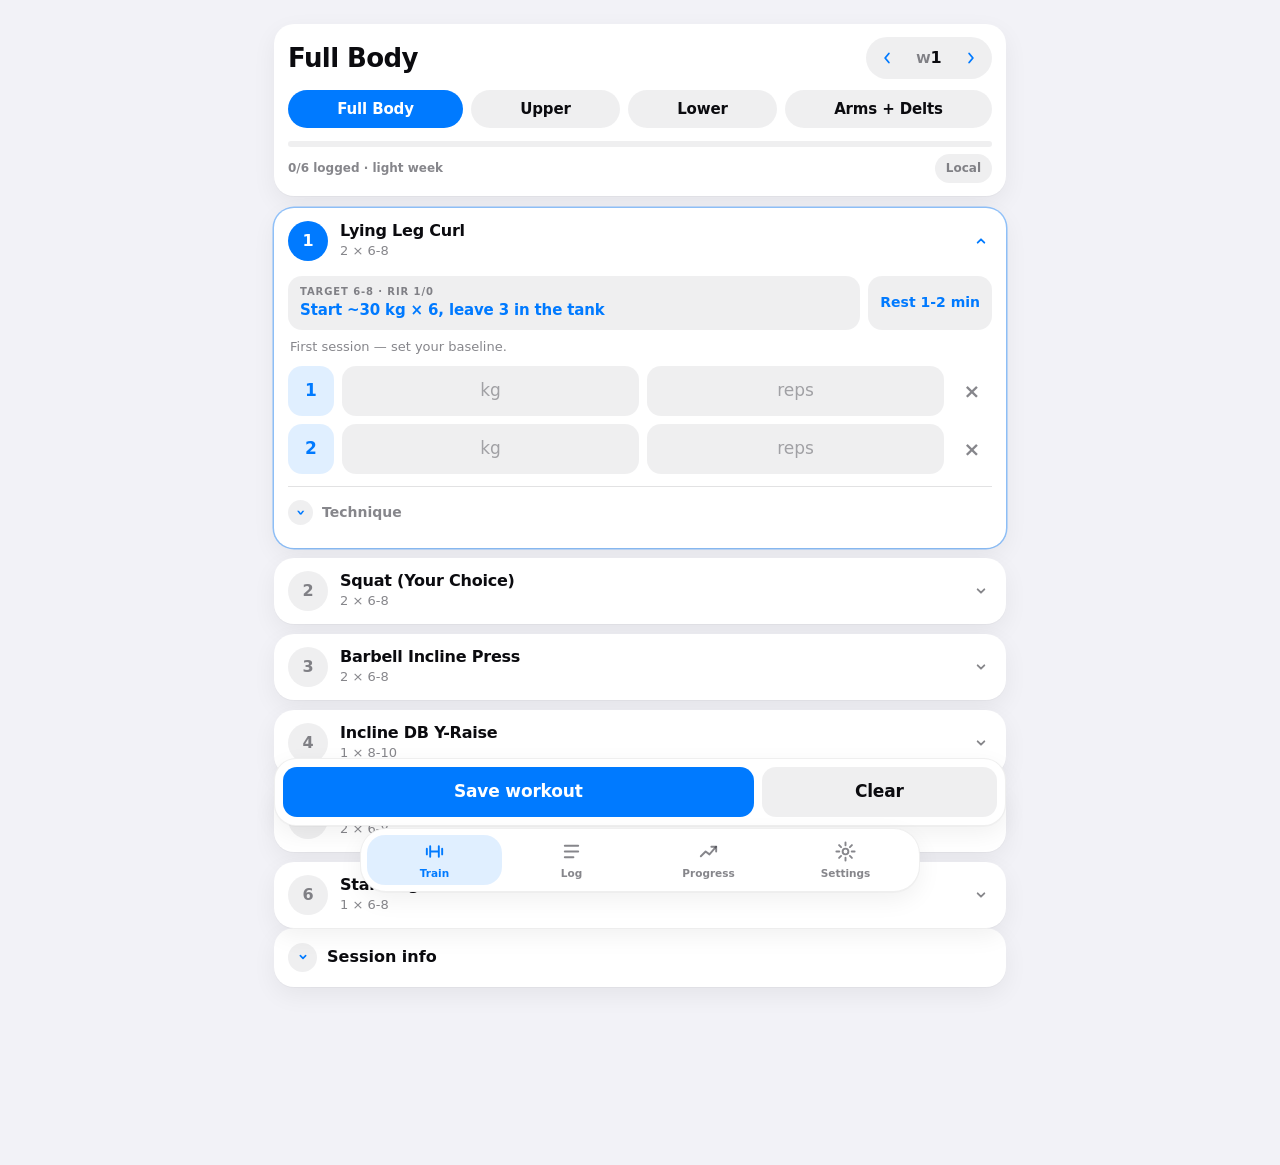
==== commit dc3003c0: "Redesign app icons and fix PWA splash screen; bump to v17.3.2 - new icon set drawn at 2x: indigo-to-" ====
--- a/index.html
+++ b/index.html
@@ -10,7 +10,7 @@
   <meta name="apple-mobile-web-app-title" content="MinMax">
   <title>MinMax Tracker</title>
   <link rel="manifest" href="manifest.webmanifest">
-  <link rel="apple-touch-icon" href="icons/icon-192.png">
+  <link rel="apple-touch-icon" href="icons/apple-touch-icon.png">
   <link rel="preconnect" href="https://cdn.jsdelivr.net" crossorigin>
   <link rel="dns-prefetch" href="https://fgeseogicphovwroritm.supabase.co">
   <script>
@@ -26,7 +26,7 @@
     }
   }catch(e){}
   </script>
-  <link rel="stylesheet" href="src/styles.css?v=17.2.0">
+  <link rel="stylesheet" href="src/styles.css?v=17.3.2">
   <script type="application/json" id="programFallback">{
   "version": "7.0.0",
   "title": "The Min-Max Program",
@@ -378,7 +378,7 @@
     ]
   }
 }</script>
-  <script defer src="src/app.js?v=17.2.0"></script>
+  <script defer src="src/app.js?v=17.3.2"></script>
 </head>
 <body>
   <noscript><div class="noscript">Enable JavaScript to use MinMax Tracker.</div></noscript>
@@ -468,6 +468,10 @@
           <span class="row-label">Show RIR fields</span>
           <span class="switch"><input id="rirToggle" type="checkbox" role="switch" aria-label="Show RIR fields"></span>
         </label>
+        <label class="row-item">
+          <span class="row-label">Low power mode</span>
+          <span class="switch"><input id="lowPowerToggle" type="checkbox" role="switch" aria-label="Low power mode"></span>
+        </label>
       </section>
       <h3 class="group-title">Profile</h3>
       <section class="card list-group">
@@ -490,7 +494,9 @@
       </section>
       <h3 class="group-title">About</h3>
       <section class="card list-group">
-        <button id="aboutRow" class="row-btn about-row" type="button">MinMax Tracker<span class="row-note" id="aboutVersion">v17</span></button>
+        <button id="aboutRow" class="row-btn about-row" type="button" aria-expanded="false">Badge vault<span class="row-note" id="badgeCount">🏅 0/12</span></button>
+        <div id="badgePanel" class="badge-grid" hidden></div>
+        <div class="row-item"><span class="row-label">MinMax Tracker</span><span class="row-note" id="aboutVersion">v17</span></div>
       </section>
       <h3 class="group-title danger">Danger Zone</h3>
       <section class="card danger-zone">
--- a/src/styles.css
+++ b/src/styles.css
@@ -432,14 +432,57 @@
 #confetti i{position:absolute;top:-14px;border-radius:2px;opacity:.95;animation:confettiFall linear both}
 @keyframes confettiFall{to{transform:translate(var(--drift,0),105vh) rotate(720deg);opacity:.85}}
 
-/* ---------- 🥚 champion mode (tap the version row 7×) ---------- */
-/* body carries the theme vars too (body.dark), so gold must be set on both html and body */
-html.gold,body.gold{--brand:#c9a227;--brand2:#e9cd6b;--accent:#b8901f;--accentSoft:rgba(201,162,39,.18)}
-html.dark.gold,body.dark.gold{--brand:#ffd60a;--brand2:#ffe066;--accent:#ffd60a;--accentSoft:rgba(255,214,10,.22)}
-/* gold is light — flip the on-accent text dark where white would wash out */
-html.dark.gold .chip.active,html.dark.gold .btn.primary,html.dark.gold .ex-block.open .ex-status,
-html.dark.gold .set-num:active,html.dark.gold .rest-btn.running,html.dark.gold .tech[open] summary::before,
-html.dark.gold .details-toggle[aria-expanded="true"] span{color:#1a1200}
+/* ---------- 🥚 badge vault ---------- */
+.badge-grid{padding:4px 0 12px}
+.badge-intro{padding:2px 0 8px}
+.badge-cells{display:grid;grid-template-columns:1fr 1fr;gap:8px}
+.badge-cell{
+  background:var(--fill);border-radius:var(--r-md);padding:12px 10px;text-align:center;
+  display:grid;gap:2px;justify-items:center;min-width:0;
+}
+.badge-cell .b-ico{font-size:30px;line-height:1.2}
+.badge-cell b{font-size:13.5px;letter-spacing:-.01em}
+.badge-cell .small{font-size:11.5px;line-height:1.3}
+.badge-cell:not(.unlocked){opacity:.5}
+.badge-cell:not(.unlocked) .b-ico{color:var(--muted);font-weight:800}
+.badge-cell.unlocked{background:var(--accentSoft)}
+.list-group > .badge-grid{border-top:0}
+
+/* Badge unlock reveal */
+.badge-pop{
+  position:fixed;inset:0;z-index:150;display:grid;place-items:center;padding:24px;
+  background:rgba(0,0,0,.5);animation:fadeIn .25s ease both;cursor:pointer;
+}
+.badge-pop.out{opacity:0;transition:opacity .2s ease}
+.badge-card{
+  position:relative;width:min(300px,100%);background:var(--panel);border-radius:24px;padding:30px 22px 24px;
+  text-align:center;display:grid;gap:6px;justify-items:center;box-shadow:0 24px 70px rgba(0,0,0,.45);
+  animation:badgeIn .5s cubic-bezier(.3,1.45,.5,1) both;overflow:hidden;
+}
+@keyframes badgeIn{from{opacity:0;transform:scale(.6) rotate(-6deg)}to{opacity:1;transform:scale(1)}}
+.badge-glow{
+  position:absolute;top:-40px;left:50%;width:220px;height:220px;transform:translateX(-50%);
+  background:radial-gradient(circle,var(--accentSoft) 0%,transparent 65%);
+  animation:glowPulse 1.6s ease-in-out infinite alternate;pointer-events:none;
+}
+@keyframes glowPulse{from{opacity:.5;transform:translateX(-50%) scale(.9)}to{opacity:1;transform:translateX(-50%) scale(1.1)}}
+.badge-icon{font-size:68px;line-height:1.15;animation:badgeDrop .6s cubic-bezier(.3,1.6,.5,1) both .1s}
+@keyframes badgeDrop{from{opacity:0;transform:translateY(-26px) scale(.4) rotate(14deg)}to{opacity:1;transform:none}}
+.badge-tag{font-size:10px;font-weight:800;letter-spacing:.14em;text-transform:uppercase;color:var(--accent)}
+.badge-name{font-size:22px;font-weight:800;letter-spacing:-.02em}
+.badge-line{color:var(--muted);font-size:14px;font-weight:500;line-height:1.4}
+.badge-hint{margin-top:10px;font-size:11.5px;font-weight:600;color:var(--muted);opacity:.8}
+
+/* ---------- low power mode: no blur, no long transitions (old-Android battery saver) ---------- */
+body.lite .sticky-actions,body.lite .bottom-nav{
+  -webkit-backdrop-filter:none;backdrop-filter:none;
+  background:var(--panel);box-shadow:var(--shadow);
+}
+body.lite .toast,body.lite .rest-pill{-webkit-backdrop-filter:none;backdrop-filter:none;background:rgba(18,18,22,.97)}
+body.lite .log-month{-webkit-backdrop-filter:none;backdrop-filter:none;background:var(--bg)}
+body.lite .modal-backdrop,body.lite .badge-pop{-webkit-backdrop-filter:none;backdrop-filter:none}
+body.lite .badge-glow{animation:none;opacity:.7}
+body.lite *{transition-duration:.05s!important;animation-duration:.12s!important}
 
 /* ---------- responsive ---------- */
 @media(min-width:640px){
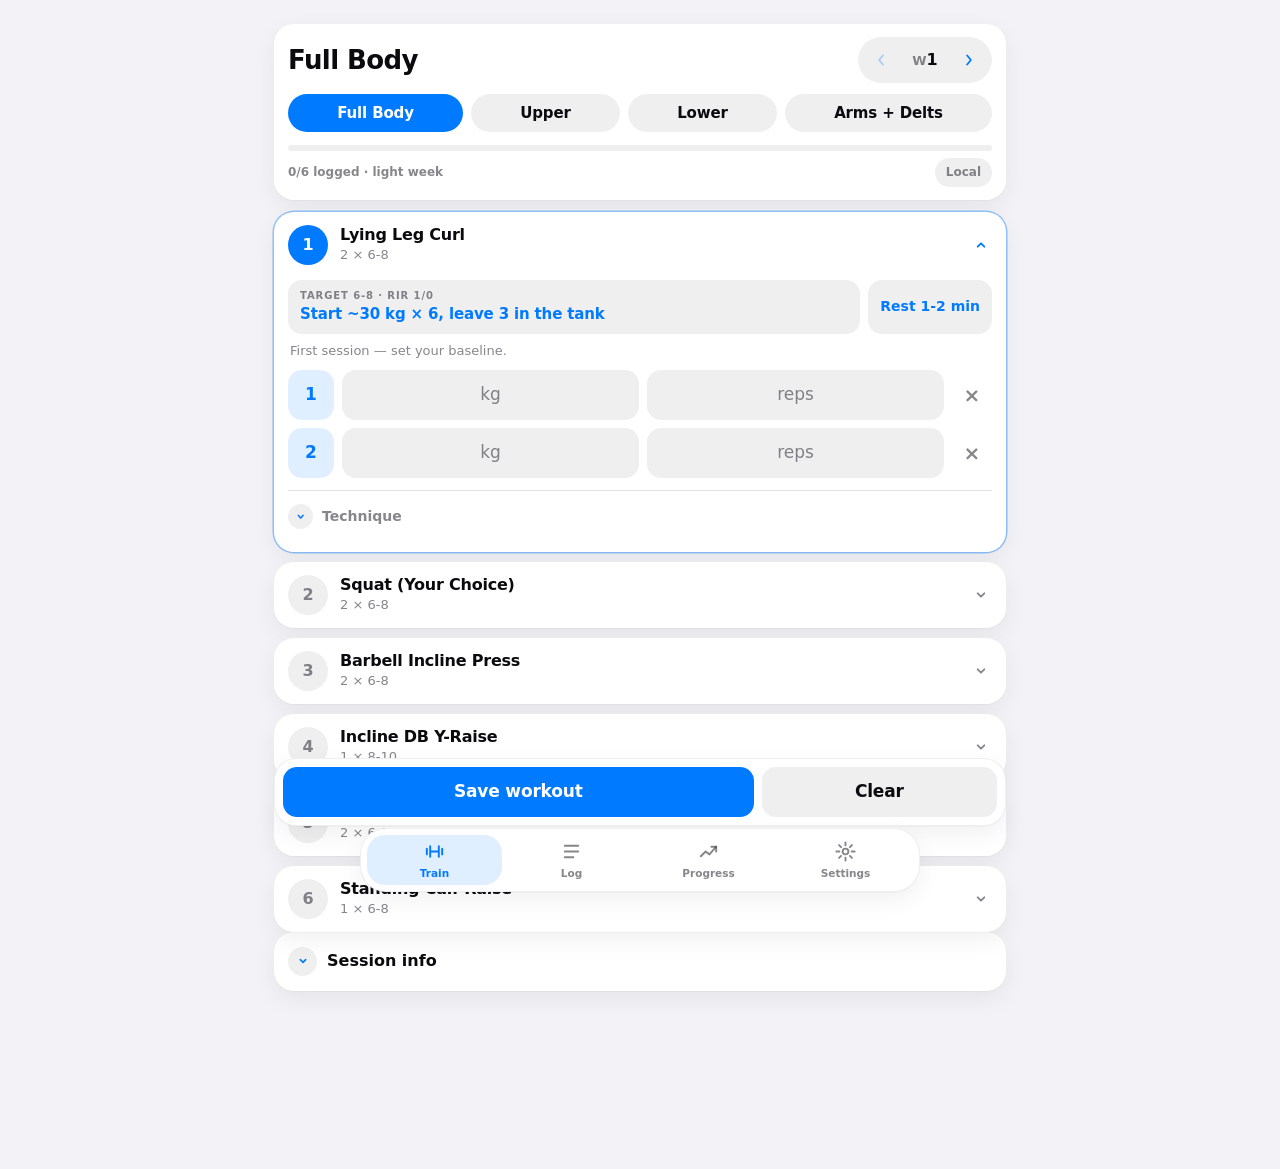
==== commit d945c6e9: "Fix edit data-loss, sync races and volume math; safe-area, a11y and offline hardening (v17.4) Bugs: " ====
--- a/index.html
+++ b/index.html
@@ -5,12 +5,14 @@
   <meta name="viewport" content="width=device-width, initial-scale=1, viewport-fit=cover">
   <meta name="theme-color" content="#f2f2f7">
   <meta name="description" content="Mobile-first Min-Max training tracker with Supabase sync.">
+  <meta name="mobile-web-app-capable" content="yes">
   <meta name="apple-mobile-web-app-capable" content="yes">
   <meta name="apple-mobile-web-app-status-bar-style" content="black-translucent">
   <meta name="apple-mobile-web-app-title" content="MinMax">
   <title>MinMax Tracker</title>
   <link rel="manifest" href="manifest.webmanifest">
-  <link rel="apple-touch-icon" href="icons/apple-touch-icon.png">
+  <link rel="icon" href="icons/icon-192.png" type="image/png">
+  <link rel="apple-touch-icon" href="icons/icon-192.png">
   <link rel="preconnect" href="https://cdn.jsdelivr.net" crossorigin>
   <link rel="dns-prefetch" href="https://fgeseogicphovwroritm.supabase.co">
   <script>
@@ -26,7 +28,7 @@
     }
   }catch(e){}
   </script>
-  <link rel="stylesheet" href="src/styles.css?v=17.3.2">
+  <link rel="stylesheet" href="src/styles.css?v=17.4.0">
   <script type="application/json" id="programFallback">{
   "version": "7.0.0",
   "title": "The Min-Max Program",
@@ -378,7 +380,7 @@
     ]
   }
 }</script>
-  <script defer src="src/app.js?v=17.3.2"></script>
+  <script defer src="src/app.js?v=17.4.0"></script>
 </head>
 <body>
   <noscript><div class="noscript">Enable JavaScript to use MinMax Tracker.</div></noscript>
@@ -397,9 +399,10 @@
             <button id="weekPlus" type="button" aria-label="Next week"><svg viewBox="0 0 24 24" aria-hidden="true"><path d="M9.5 6l5 6-5 6"/></svg></button>
           </div>
         </div>
-        <div id="dayTabs" class="chips" role="tablist" aria-label="Training day"></div>
+        <div id="editBanner" class="edit-banner" hidden></div>
+        <div id="dayTabs" class="chips" role="group" aria-label="Training day"></div>
         <div class="progress-wrap">
-          <div class="progress-track" aria-label="Workout completion"><span id="workoutProgress"></span></div>
+          <div class="progress-track" role="progressbar" aria-label="Workout completion" aria-valuemin="0" aria-valuemax="100" aria-valuenow="0"><span id="workoutProgress"></span></div>
           <div class="progress-meta"><span id="trainSub">Loading program…</span><span class="status-pill" id="syncChip">Local</span></div>
         </div>
       </header>
@@ -433,9 +436,9 @@
     <section id="pageProgress" class="page" data-page="progress">
       <header class="hero"><h1>Progress</h1></header>
       <section class="card compact">
-        <div class="segmented" role="tablist" aria-label="Progress view">
-          <button id="viewOverall" class="seg active" type="button" data-view="overall">Overall</button>
-          <button id="viewExercise" class="seg" type="button" data-view="exercise">Exercise</button>
+        <div class="segmented" role="group" aria-label="Progress view">
+          <button id="viewOverall" class="seg active" type="button" data-view="overall" aria-pressed="true">Overall</button>
+          <button id="viewExercise" class="seg" type="button" data-view="exercise" aria-pressed="false">Exercise</button>
         </div>
         <div id="progressControls" class="grid2 controls-grid">
           <label>Exercise<select id="progressExercise"></select></label>
@@ -510,7 +513,7 @@
   <button id="restPill" class="rest-pill" type="button" hidden aria-label="Rest timer — tap to skip"></button>
 
   <nav class="bottom-nav" aria-label="Main navigation">
-    <button class="navbtn active" data-nav="train" type="button"><svg viewBox="0 0 24 24" aria-hidden="true"><path d="M4 9v6M7.5 6.5v11M16.5 6.5v11M20 9v6M7.5 12h9"/></svg>Train</button>
+    <button class="navbtn active" data-nav="train" type="button" aria-current="page"><svg viewBox="0 0 24 24" aria-hidden="true"><path d="M4 9v6M7.5 6.5v11M16.5 6.5v11M20 9v6M7.5 12h9"/></svg>Train</button>
     <button class="navbtn" data-nav="log" type="button"><svg viewBox="0 0 24 24" aria-hidden="true"><path d="M5 6h14M5 12h14M5 18h9"/></svg>Log</button>
     <button class="navbtn" data-nav="progress" type="button"><svg viewBox="0 0 24 24" aria-hidden="true"><path d="M4 17l5-5 4 3 7-8"/><path d="M15 7h5v5"/></svg>Progress</button>
     <button class="navbtn" data-nav="settings" type="button"><svg viewBox="0 0 24 24" aria-hidden="true"><circle cx="12" cy="12" r="3"/><path d="M12 2.5v3M12 18.5v3M2.5 12h3M18.5 12h3M5.3 5.3l2.1 2.1M16.6 16.6l2.1 2.1M18.7 5.3l-2.1 2.1M7.4 16.6l-2.1 2.1"/></svg>Settings</button>
--- a/src/styles.css
+++ b/src/styles.css
@@ -64,7 +64,9 @@
 
 .shell{
   width:min(760px,100%);margin:0 auto;
-  padding:12px max(14px, env(safe-area-inset-right)) 0 max(14px, env(safe-area-inset-left));
+  /* top inset: in the installed PWA (viewport-fit=cover + translucent status bar) content
+     would otherwise render underneath the iPhone clock/notch */
+  padding:calc(12px + env(safe-area-inset-top)) max(14px, env(safe-area-inset-right)) 0 max(14px, env(safe-area-inset-left));
 }
 .page{display:none}
 .page.active{display:block}
@@ -74,6 +76,7 @@
 .gap{gap:10px}
 .wrap{flex-wrap:wrap}
 .grid2{display:grid;grid-template-columns:1fr 1fr;gap:10px}
+.grid2 > *{min-width:0} /* let 1fr tracks shrink: selects with long exercise names must truncate, not overflow the card */
 
 /* ---------- cards ---------- */
 .card{background:var(--panel);border:0;border-radius:var(--r-lg);box-shadow:var(--shadow);padding:16px;margin:0 0 12px}
@@ -86,7 +89,7 @@
   transition:box-shadow .15s ease;
 }
 input:focus,select:focus{box-shadow:0 0 0 3px color-mix(in srgb,var(--accent) 30%,transparent)}
-input::placeholder{color:color-mix(in srgb,var(--muted) 70%,transparent);font-weight:500}
+input::placeholder{color:var(--muted);font-weight:500} /* placeholders carry last-session numbers — keep them readable */
 input[type=number]::-webkit-inner-spin-button,input[type=number]::-webkit-outer-spin-button{-webkit-appearance:none;margin:0}
 input[type=number]{-moz-appearance:textfield;appearance:textfield}
 label{display:block;color:var(--muted);font-size:11px;font-weight:700;letter-spacing:.05em;text-transform:uppercase}
@@ -124,20 +127,40 @@
 .trainbar-top{display:flex;align-items:center;justify-content:space-between;gap:10px}
 .trainbar-top h1{font-size:26px}
 .week-mini{display:flex;align-items:center;gap:2px;background:var(--fill);border-radius:999px;padding:3px}
-.week-mini button{width:36px;height:36px;border:0;border-radius:999px;background:transparent;color:var(--accent);font-size:20px;font-weight:600;display:grid;place-items:center;transition:background .13s ease,transform .13s ease}
+.week-mini button{width:40px;height:40px;border:0;border-radius:999px;background:transparent;color:var(--accent);font-size:20px;font-weight:600;display:grid;place-items:center;transition:background .13s ease,transform .13s ease,opacity .13s ease}
+.week-mini button:disabled{opacity:.3;transform:none}
 .week-mini button svg{width:18px;height:18px;stroke:currentColor;fill:none;stroke-width:2.4;stroke-linecap:round;stroke-linejoin:round}
 .week-mini button:active{background:var(--thumb);transform:scale(.92)}
 .week-mini span{min-width:44px;text-align:center;font-weight:600;font-size:13px;color:var(--muted)}
 .week-mini b{color:var(--ink);font-weight:800;font-size:16px;font-variant-numeric:tabular-nums}
 
-.chips{display:flex;gap:8px;overflow-x:auto;scrollbar-width:none;-webkit-overflow-scrolling:touch;padding-bottom:2px}
+.chips{display:flex;gap:8px;overflow-x:auto;scrollbar-width:none;-webkit-overflow-scrolling:touch;padding-bottom:2px;scroll-snap-type:x proximity}
 .chips::-webkit-scrollbar{display:none}
+.chip{scroll-snap-align:start}
+.chip:focus-visible{outline-offset:-3px} /* ring inside the chip — .chips overflow clipping would cut an outer ring */
 .chip{
   flex:0 0 auto;min-height:38px;padding:0 15px;border:0;
   background:var(--fill);color:var(--ink);border-radius:999px;font-weight:600;font-size:15px;letter-spacing:-.01em;white-space:nowrap;
   transition:background .15s ease,color .15s ease,transform .13s ease;
 }
 .chip.active{background:var(--accent);color:#fff;font-weight:700}
+
+/* Edit-mode banner: editing a saved workout must be unmissable */
+.edit-banner{
+  display:flex;align-items:center;justify-content:space-between;gap:10px;
+  background:var(--accentSoft);color:var(--accent);border-radius:var(--r-md);
+  padding:8px 8px 8px 12px;font-weight:600;font-size:14px;letter-spacing:-.01em;
+}
+.edit-banner span{overflow:hidden;text-overflow:ellipsis;white-space:nowrap}
+.edit-banner button{
+  flex:0 0 auto;border:0;border-radius:999px;min-height:32px;padding:0 14px;
+  background:var(--accent);color:#fff;font-weight:700;font-size:13px;cursor:pointer;
+  transition:transform .13s ease,filter .13s ease;
+}
+.edit-banner button:active{transform:scale(.95);filter:brightness(.92)}
+
+.linklike{background:none;border:0;color:var(--accent);font-weight:600;font-size:14px;padding:10px 0 2px;margin-top:6px;cursor:pointer;width:max-content}
+.linklike:active{opacity:.6}
 
 .progress-wrap{display:grid;gap:7px}
 .progress-meta{display:flex;justify-content:space-between;align-items:center;font-size:12px;font-weight:600;color:var(--muted)}
@@ -188,10 +211,12 @@
   -webkit-backdrop-filter:blur(16px) saturate(160%);backdrop-filter:blur(16px) saturate(160%);
   padding:10px 18px;font-weight:700;font-size:14px;font-variant-numeric:tabular-nums;
   box-shadow:0 10px 30px rgba(0,0,0,.35);white-space:nowrap;
-  transition:top .2s ease;animation:pillIn .3s cubic-bezier(.3,1.4,.5,1) both;
-}
-.rest-pill.shifted{top:calc(62px + env(safe-area-inset-top))}
+  transition:top .2s ease;animation:pillIn .3s cubic-bezier(.3,1.4,.5,1) backwards;
+}
+.rest-pill.shifted{top:calc(78px + env(safe-area-inset-top))} /* clears two-line toasts */
 .rest-pill:active{transform:translateX(-50%) scale(.95)}
+/* fill-mode backwards, not both: a forwards fill would pin the keyframe transform and
+   permanently override the :active press effect */
 @keyframes pillIn{from{opacity:0;transform:translateX(-50%) translateY(-8px) scale(.9)}to{opacity:1;transform:translateX(-50%)}}
 
 .last-line{color:var(--muted);font-size:13px;font-weight:500;margin:0 2px 10px}
@@ -252,7 +277,7 @@
   border:1px solid color-mix(in srgb,var(--line) 55%,transparent);border-radius:22px;padding:8px;margin:12px 0;
   box-shadow:inset 0 1px 0 var(--glass-rim), inset 0 -1px 0 rgba(0,0,0,.05), var(--shadow);
 }
-@supports not (backdrop-filter:blur(1px)){ .sticky-actions{background:var(--panel)} }
+@supports (not (backdrop-filter:blur(1px))) and (not (-webkit-backdrop-filter:blur(1px))){ .sticky-actions{background:var(--panel)} }
 #pageTrain{padding-bottom:8px}
 #sessionToggle,#diagnosticsToggle{scroll-margin-bottom:180px}
 
@@ -266,7 +291,7 @@
   box-shadow:inset 0 1px 0 var(--glass-rim), 0 12px 32px rgba(0,0,0,.14);border-radius:26px;
   display:grid;grid-template-columns:repeat(4,1fr);padding:6px;gap:2px;
 }
-@supports not (backdrop-filter:blur(1px)){ .bottom-nav{background:var(--panel)} }
+@supports (not (backdrop-filter:blur(1px))) and (not (-webkit-backdrop-filter:blur(1px))){ .bottom-nav{background:var(--panel)} }
 .navbtn{
   border:0;background:transparent;color:var(--muted);font-weight:600;font-size:10.5px;letter-spacing:0;
   border-radius:18px;display:grid;justify-items:center;align-content:center;gap:3px;
@@ -276,12 +301,17 @@
 .navbtn.active{background:var(--accentSoft);color:var(--accent);font-weight:700}
 
 /* ---------- log ---------- */
+/* The log list must be a flow container: as a grid item a sticky month header is trapped
+   inside its own row and never actually sticks. */
+#logList{display:block}
+#logList > .session{margin-bottom:10px}
+#logList > .show-more{margin-top:4px}
 .log-month{
   position:sticky;top:calc(6px + env(safe-area-inset-top));z-index:5;width:max-content;
   font-size:12px;font-weight:700;letter-spacing:.06em;text-transform:uppercase;color:var(--muted);
   background:color-mix(in srgb,var(--bg) 82%,transparent);
   -webkit-backdrop-filter:blur(10px);backdrop-filter:blur(10px);
-  border-radius:9px;padding:4px 10px;margin:8px 0 0 2px;
+  border-radius:9px;padding:4px 10px;margin:8px 0 10px 2px;
 }
 .session{
   border:0;border-radius:var(--r-lg);background:var(--panel);box-shadow:var(--shadow);padding:0;overflow:hidden;
@@ -324,6 +354,8 @@
 .grad-b{stop-color:var(--accent);stop-opacity:0}
 .chart-point{fill:var(--panel);stroke:var(--accent);stroke-width:2;cursor:pointer}
 .chart-point.last{fill:var(--accent);stroke:var(--panel)}
+.chart-hit{fill:transparent;cursor:pointer} /* invisible 32px tap targets behind the 6-9px points */
+.chart-box .empty{min-height:180px;display:grid;place-items:center} /* fill the reserved chart area instead of leaving dead space */
 .axis-label{fill:var(--muted);font-size:10px;font-weight:600}
 .chart-value{fill:var(--ink);font-size:12px;font-weight:800;font-variant-numeric:tabular-nums}
 .insights-grid{display:grid;grid-template-columns:1fr;gap:10px;margin-bottom:12px}
@@ -382,7 +414,8 @@
 /* ---------- misc ---------- */
 .empty{border:0;border-radius:16px;background:var(--fill);padding:26px 16px;text-align:center;color:var(--muted);font-weight:500;line-height:1.5}
 .toast{
-  position:fixed;top:calc(10px + env(safe-area-inset-top));left:50%;transform:translateX(-50%);z-index:100;
+  /* z above modal (120) and badge reveal (150): status feedback must never hide behind overlays */
+  position:fixed;top:calc(10px + env(safe-area-inset-top));left:50%;transform:translateX(-50%);z-index:160;
   background:rgba(28,28,32,.92);color:#fff;border:1px solid rgba(255,255,255,.12);border-radius:18px;padding:12px 18px;
   -webkit-backdrop-filter:blur(14px) saturate(160%);backdrop-filter:blur(14px) saturate(160%);
   font-weight:600;font-size:14.5px;letter-spacing:-.01em;
@@ -391,6 +424,11 @@
 .toast.show{animation:toastIn .32s cubic-bezier(.3,1.3,.5,1) both}
 @keyframes toastIn{from{opacity:0;transform:translate(-50%,-10px) scale(.95)}to{opacity:1;transform:translate(-50%,0) scale(1)}}
 .toast[data-tone="danger"]{background:rgba(215,10,30,.93)}
+.toast-act{
+  border:0;margin-left:6px;padding:5px 12px;border-radius:999px;
+  background:rgba(255,255,255,.16);color:#7cc0ff;font-weight:700;font-size:14px;cursor:pointer;
+}
+.toast-act:active{background:rgba(255,255,255,.28)}
 
 .modal-backdrop{
   position:fixed;inset:0;z-index:120;background:rgba(0,0,0,.42);
@@ -400,7 +438,7 @@
 @keyframes fadeIn{from{opacity:0}to{opacity:1}}
 .modal{
   width:min(310px,100%);background:var(--panel);border:0;border-radius:18px;padding:20px 20px 0;
-  box-shadow:0 24px 60px rgba(0,0,0,.3);text-align:center;
+  box-shadow:0 24px 60px rgba(0,0,0,.3);text-align:center;overflow:hidden; /* pressed action buttons stay inside the rounded corners */
   animation:modalIn .28s cubic-bezier(.32,1.4,.55,1) both;
 }
 @keyframes modalIn{from{opacity:0;transform:scale(.92)}to{opacity:1;transform:scale(1)}}
@@ -422,7 +460,7 @@
   background:var(--fill);color:var(--ink);
   caret-color:var(--accent);-webkit-text-fill-color:var(--ink);
 }
-html.dark input::placeholder,body.dark input::placeholder{color:var(--muted);-webkit-text-fill-color:color-mix(in srgb,var(--muted) 80%,transparent)}
+html.dark input::placeholder,body.dark input::placeholder{color:var(--muted);-webkit-text-fill-color:var(--muted)}
 
 /* ---------- about ---------- */
 .about-row{color:var(--ink);user-select:none;-webkit-user-select:none}
@@ -486,7 +524,7 @@
 
 /* ---------- responsive ---------- */
 @media(min-width:640px){
-  .shell{padding-top:24px}
+  .shell{padding-top:calc(24px + env(safe-area-inset-top))}
   .chips{flex-wrap:wrap;overflow:visible}
   .chip{flex:1 1 auto}
   .stats-grid{grid-template-columns:repeat(4,1fr)}
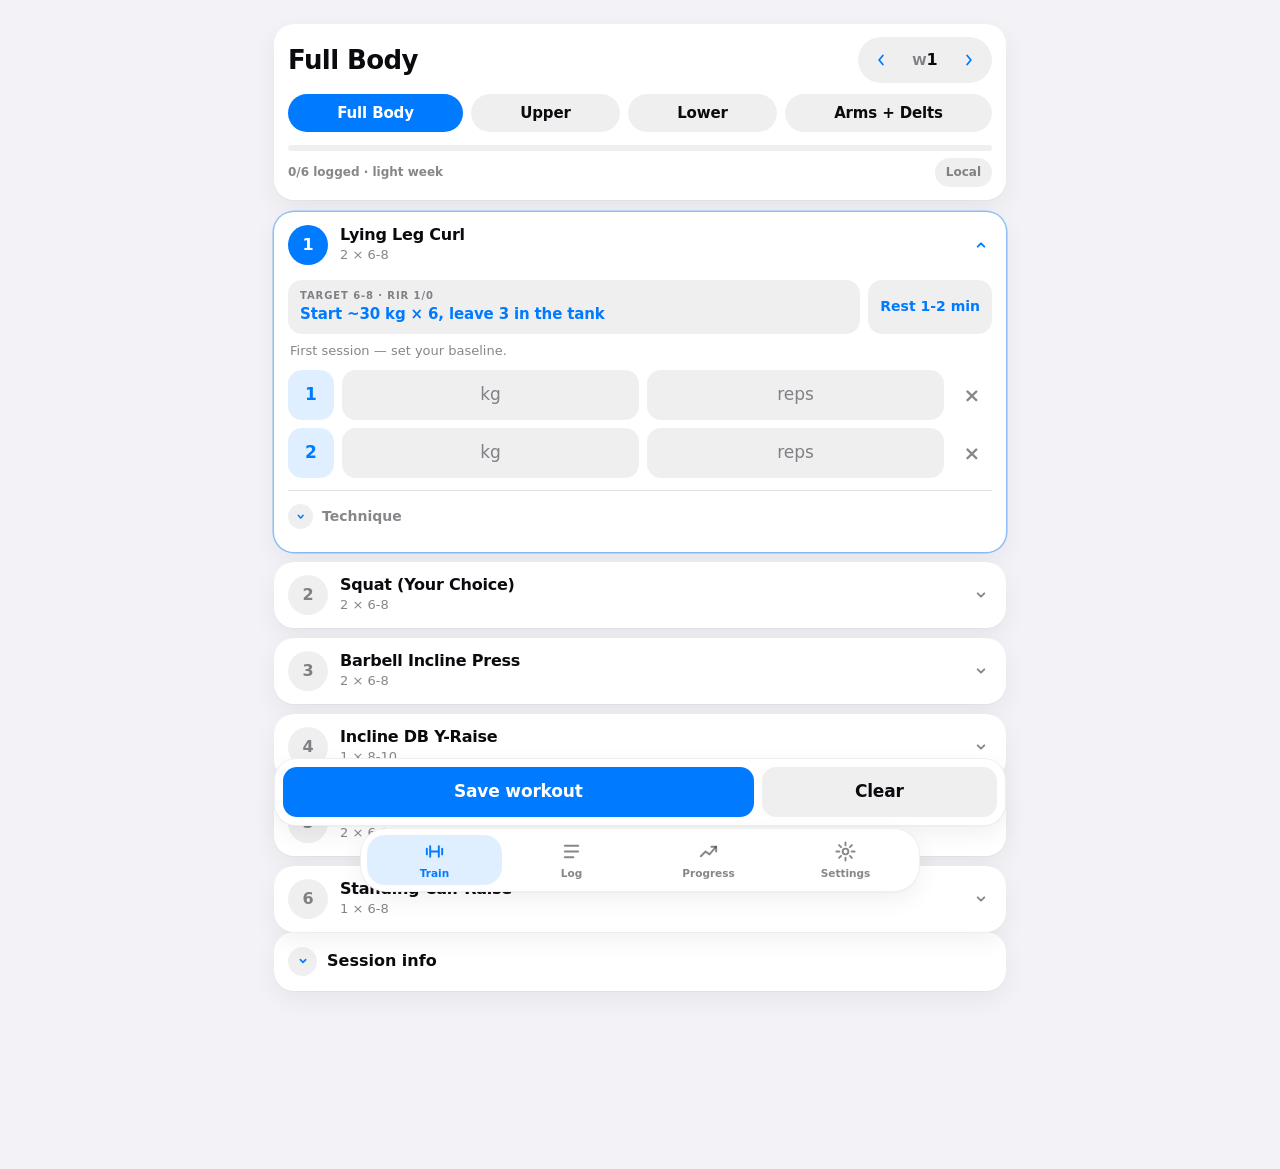
==== commit 13a26b6d: "Fix MinMax reliability bugs" ====
--- a/index.html
+++ b/index.html
@@ -5,13 +5,11 @@
   <meta name="viewport" content="width=device-width, initial-scale=1, viewport-fit=cover">
   <meta name="theme-color" content="#f2f2f7">
   <meta name="description" content="Mobile-first Min-Max training tracker with Supabase sync.">
-  <meta name="mobile-web-app-capable" content="yes">
   <meta name="apple-mobile-web-app-capable" content="yes">
   <meta name="apple-mobile-web-app-status-bar-style" content="black-translucent">
   <meta name="apple-mobile-web-app-title" content="MinMax">
   <title>MinMax Tracker</title>
   <link rel="manifest" href="manifest.webmanifest">
-  <link rel="icon" href="icons/icon-192.png" type="image/png">
   <link rel="apple-touch-icon" href="icons/icon-192.png">
   <link rel="preconnect" href="https://cdn.jsdelivr.net" crossorigin>
   <link rel="dns-prefetch" href="https://fgeseogicphovwroritm.supabase.co">
@@ -28,7 +26,7 @@
     }
   }catch(e){}
   </script>
-  <link rel="stylesheet" href="src/styles.css?v=17.4.0">
+  <link rel="stylesheet" href="src/styles.css?v=17.3.2">
   <script type="application/json" id="programFallback">{
   "version": "7.0.0",
   "title": "The Min-Max Program",
@@ -380,7 +378,7 @@
     ]
   }
 }</script>
-  <script defer src="src/app.js?v=17.4.0"></script>
+  <script defer src="src/app.js?v=17.3.2"></script>
 </head>
 <body>
   <noscript><div class="noscript">Enable JavaScript to use MinMax Tracker.</div></noscript>
@@ -399,10 +397,9 @@
             <button id="weekPlus" type="button" aria-label="Next week"><svg viewBox="0 0 24 24" aria-hidden="true"><path d="M9.5 6l5 6-5 6"/></svg></button>
           </div>
         </div>
-        <div id="editBanner" class="edit-banner" hidden></div>
-        <div id="dayTabs" class="chips" role="group" aria-label="Training day"></div>
+        <div id="dayTabs" class="chips" role="tablist" aria-label="Training day"></div>
         <div class="progress-wrap">
-          <div class="progress-track" role="progressbar" aria-label="Workout completion" aria-valuemin="0" aria-valuemax="100" aria-valuenow="0"><span id="workoutProgress"></span></div>
+          <div class="progress-track" aria-label="Workout completion"><span id="workoutProgress"></span></div>
           <div class="progress-meta"><span id="trainSub">Loading program…</span><span class="status-pill" id="syncChip">Local</span></div>
         </div>
       </header>
@@ -436,9 +433,9 @@
     <section id="pageProgress" class="page" data-page="progress">
       <header class="hero"><h1>Progress</h1></header>
       <section class="card compact">
-        <div class="segmented" role="group" aria-label="Progress view">
-          <button id="viewOverall" class="seg active" type="button" data-view="overall" aria-pressed="true">Overall</button>
-          <button id="viewExercise" class="seg" type="button" data-view="exercise" aria-pressed="false">Exercise</button>
+        <div class="segmented" role="tablist" aria-label="Progress view">
+          <button id="viewOverall" class="seg active" type="button" data-view="overall">Overall</button>
+          <button id="viewExercise" class="seg" type="button" data-view="exercise">Exercise</button>
         </div>
         <div id="progressControls" class="grid2 controls-grid">
           <label>Exercise<select id="progressExercise"></select></label>
@@ -513,7 +510,7 @@
   <button id="restPill" class="rest-pill" type="button" hidden aria-label="Rest timer — tap to skip"></button>
 
   <nav class="bottom-nav" aria-label="Main navigation">
-    <button class="navbtn active" data-nav="train" type="button" aria-current="page"><svg viewBox="0 0 24 24" aria-hidden="true"><path d="M4 9v6M7.5 6.5v11M16.5 6.5v11M20 9v6M7.5 12h9"/></svg>Train</button>
+    <button class="navbtn active" data-nav="train" type="button"><svg viewBox="0 0 24 24" aria-hidden="true"><path d="M4 9v6M7.5 6.5v11M16.5 6.5v11M20 9v6M7.5 12h9"/></svg>Train</button>
     <button class="navbtn" data-nav="log" type="button"><svg viewBox="0 0 24 24" aria-hidden="true"><path d="M5 6h14M5 12h14M5 18h9"/></svg>Log</button>
     <button class="navbtn" data-nav="progress" type="button"><svg viewBox="0 0 24 24" aria-hidden="true"><path d="M4 17l5-5 4 3 7-8"/><path d="M15 7h5v5"/></svg>Progress</button>
     <button class="navbtn" data-nav="settings" type="button"><svg viewBox="0 0 24 24" aria-hidden="true"><circle cx="12" cy="12" r="3"/><path d="M12 2.5v3M12 18.5v3M2.5 12h3M18.5 12h3M5.3 5.3l2.1 2.1M16.6 16.6l2.1 2.1M18.7 5.3l-2.1 2.1M7.4 16.6l-2.1 2.1"/></svg>Settings</button>
--- a/src/styles.css
+++ b/src/styles.css
@@ -302,8 +302,10 @@
 
 /* ---------- log ---------- */
 /* The log list must be a flow container: as a grid item a sticky month header is trapped
-   inside its own row and never actually sticks. */
-#logList{display:block}
+   inside its own row and never actually sticks. flow-root contains margins; the 18px
+   month-top margin reproduces the old grid rhythm (10px gap + 8px margin) after sibling
+   margin collapsing. */
+#logList{display:flow-root}
 #logList > .session{margin-bottom:10px}
 #logList > .show-more{margin-top:4px}
 .log-month{
@@ -311,8 +313,9 @@
   font-size:12px;font-weight:700;letter-spacing:.06em;text-transform:uppercase;color:var(--muted);
   background:color-mix(in srgb,var(--bg) 82%,transparent);
   -webkit-backdrop-filter:blur(10px);backdrop-filter:blur(10px);
-  border-radius:9px;padding:4px 10px;margin:8px 0 10px 2px;
-}
+  border-radius:9px;padding:4px 10px;margin:18px 0 10px 2px;
+}
+#logList > .log-month:first-child{margin-top:8px}
 .session{
   border:0;border-radius:var(--r-lg);background:var(--panel);box-shadow:var(--shadow);padding:0;overflow:hidden;
   content-visibility:auto;contain-intrinsic-size:auto 72px;
@@ -355,7 +358,7 @@
 .chart-point{fill:var(--panel);stroke:var(--accent);stroke-width:2;cursor:pointer}
 .chart-point.last{fill:var(--accent);stroke:var(--panel)}
 .chart-hit{fill:transparent;cursor:pointer} /* invisible 32px tap targets behind the 6-9px points */
-.chart-box .empty{min-height:180px;display:grid;place-items:center} /* fill the reserved chart area instead of leaving dead space */
+.chart-box .empty{min-height:216px;display:grid;place-items:center} /* fill the full reserved chart area instead of leaving dead space */
 .axis-label{fill:var(--muted);font-size:10px;font-weight:600}
 .chart-value{fill:var(--ink);font-size:12px;font-weight:800;font-variant-numeric:tabular-nums}
 .insights-grid{display:grid;grid-template-columns:1fr;gap:10px;margin-bottom:12px}
@@ -429,6 +432,7 @@
   background:rgba(255,255,255,.16);color:#7cc0ff;font-weight:700;font-size:14px;cursor:pointer;
 }
 .toast-act:active{background:rgba(255,255,255,.28)}
+.toast[data-tone="danger"] .toast-act{color:#fff} /* light blue fails contrast on the red danger background */
 
 .modal-backdrop{
   position:fixed;inset:0;z-index:120;background:rgba(0,0,0,.42);
@@ -452,6 +456,7 @@
 .modal-actions .btn.primary{font-weight:700}
 .modal-actions .btn.danger-fill{color:var(--danger);font-weight:700}
 .modal-actions .btn:active{filter:none;background:var(--fill);transform:none}
+.modal-actions .btn:focus-visible{outline-offset:-3px} /* .modal overflow:hidden would clip an outer ring on the flush-edge buttons */
 .noscript{padding:20px;background:var(--dangerBg);color:var(--danger);font-weight:700}
 .card,.session,.set-card,.progress-row,.diag-row{min-width:0}
 
